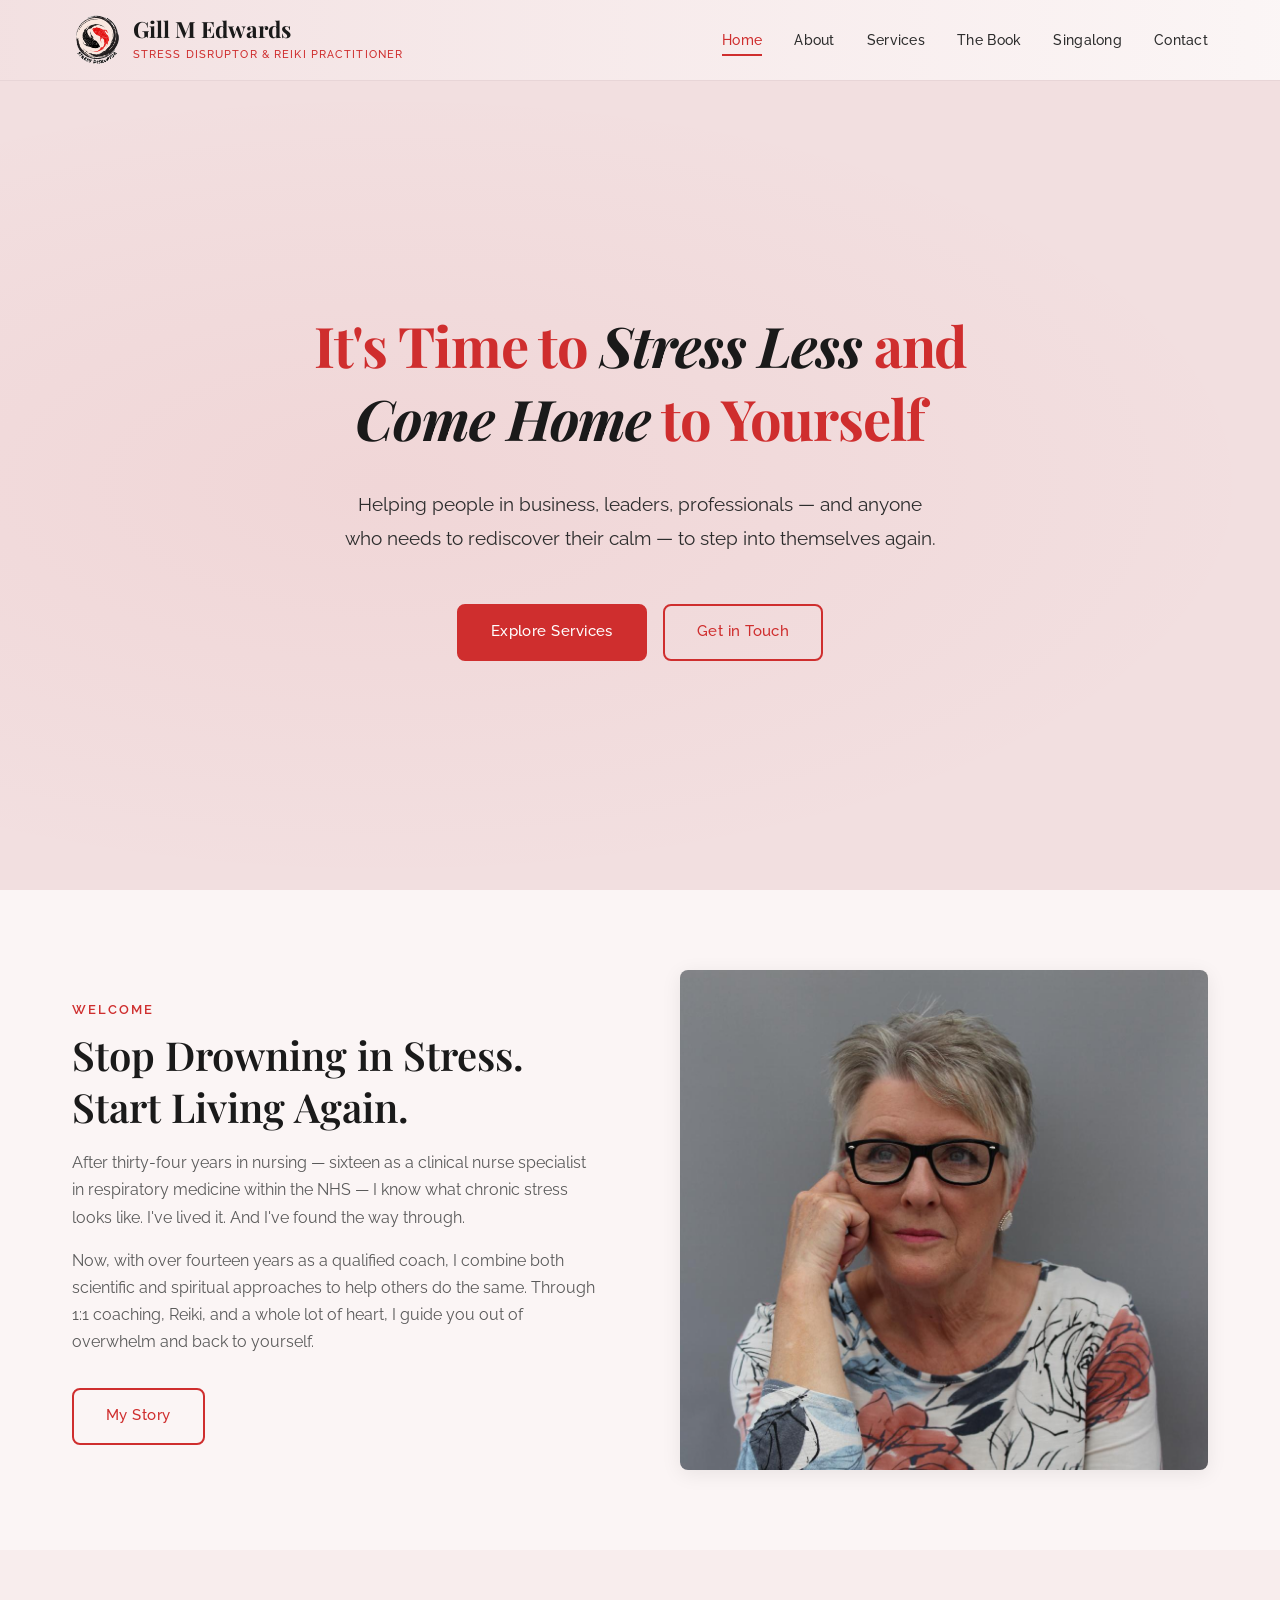
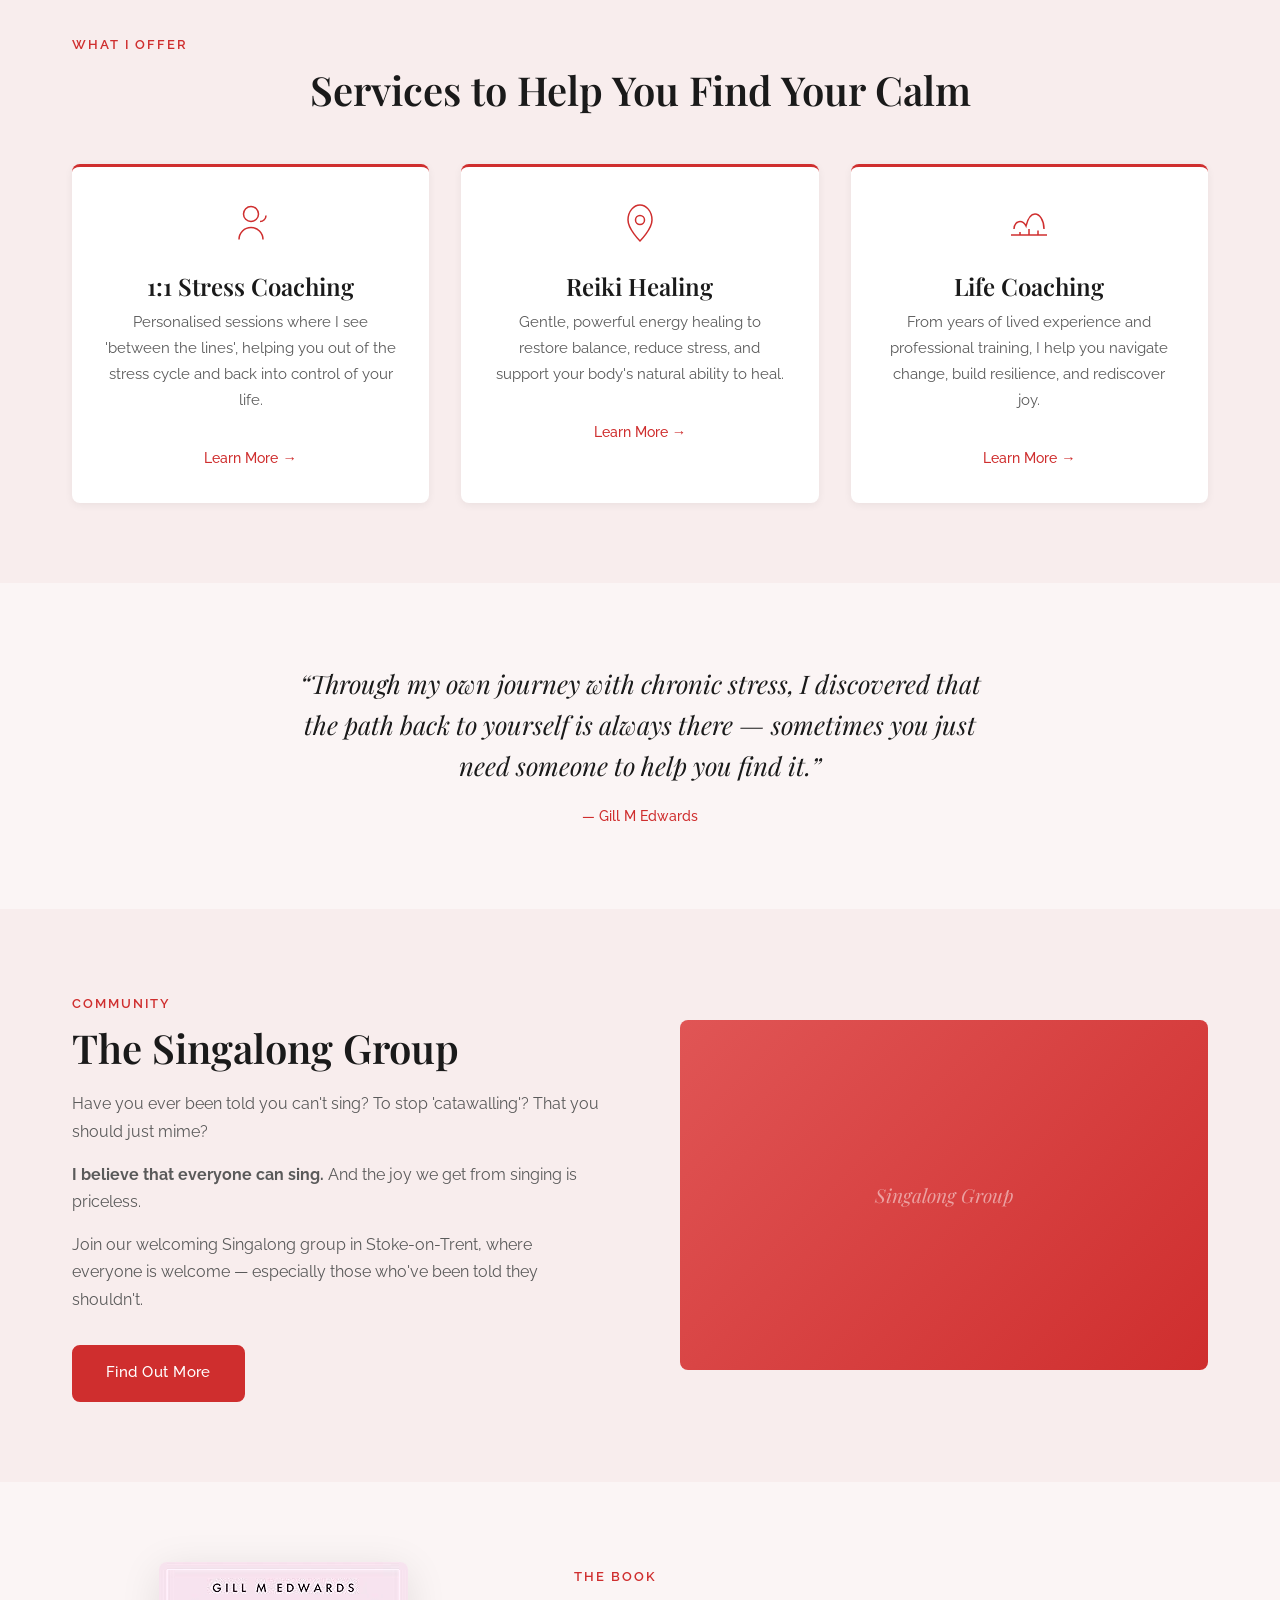
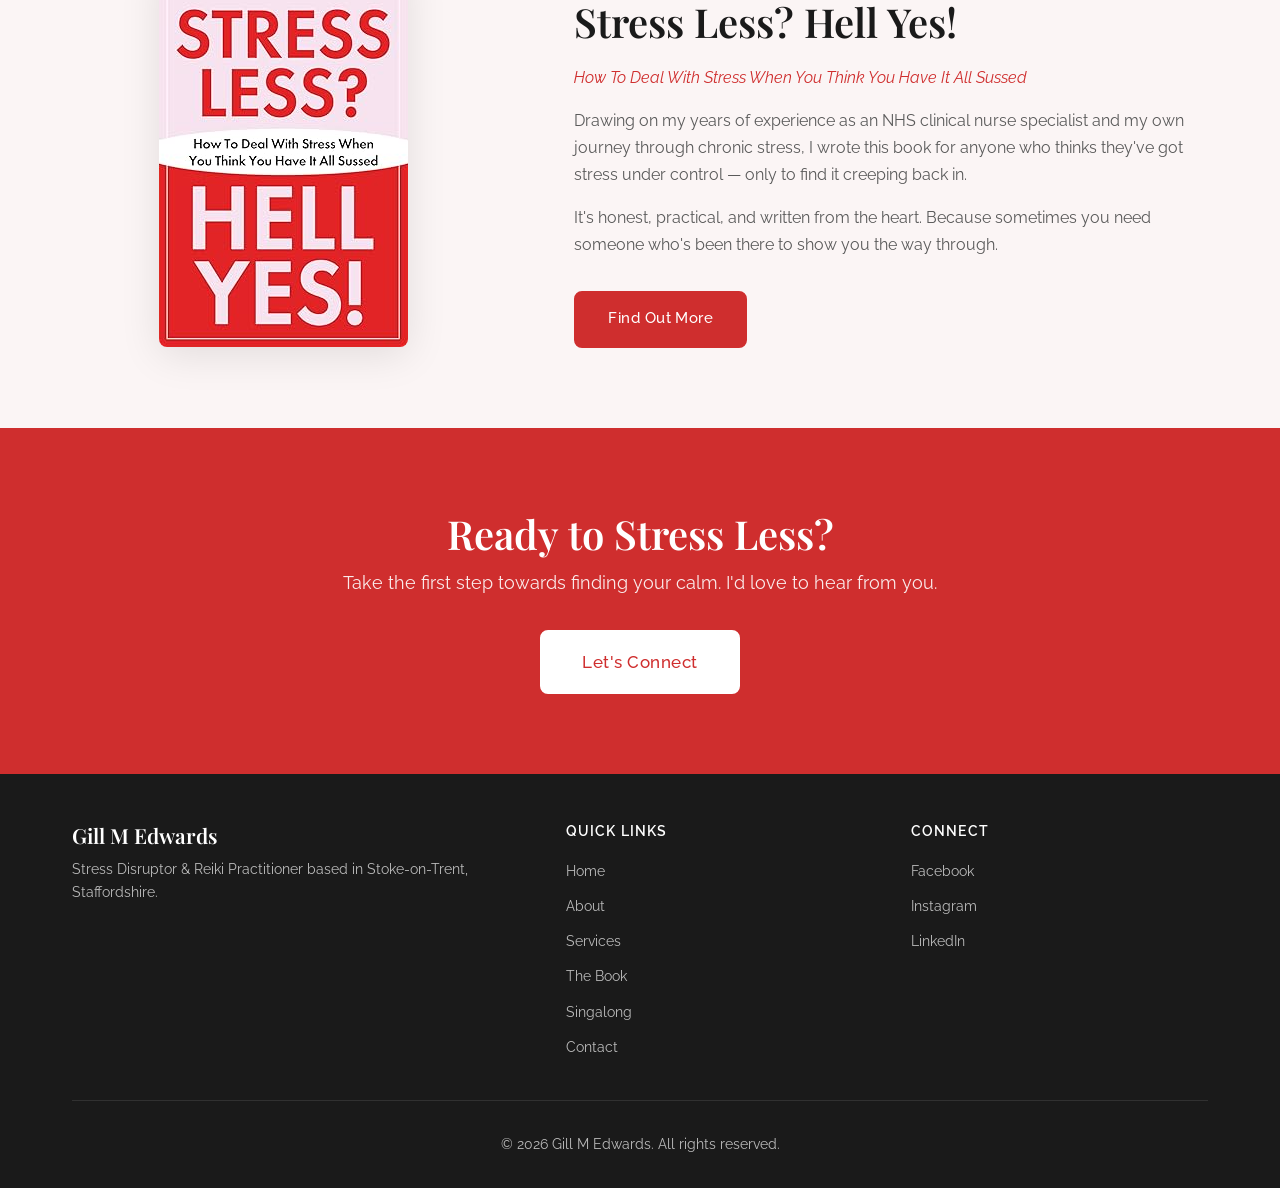
==== index.html @ 05028f0d "Merge remote-tracking branch 'origin/claude/fix-netlify-forms'" ====
<!DOCTYPE html>
<html lang="en">
<head>
    <meta charset="UTF-8">
    <meta name="viewport" content="width=device-width, initial-scale=1.0">
    <meta name="description" content="Gill M Edwards - Stress Disruptor and Reiki Practitioner. Combining scientific and spiritual approaches to help people stress less and step into themselves again.">
    <meta name="keywords" content="stress disruptor, reiki practitioner, life coaching, stress management, wellness, Stoke-on-Trent">
    <title>Gill M Edwards | Stress Disruptor &amp; Reiki Practitioner</title>
    <link rel="stylesheet" href="css/style.css">
    <link rel="preconnect" href="https://fonts.googleapis.com">
    <link rel="preconnect" href="https://fonts.gstatic.com" crossorigin>
    <link href="https://fonts.googleapis.com/css2?family=Playfair+Display:wght@400;600;700&family=Raleway:wght@300;400;500;600&display=swap" rel="stylesheet">
</head>
<body>
    <header class="site-header">
        <nav class="navbar">
            <div class="container">
                <a href="index.html" class="logo">
                    <img src="images/logo-koi.png" alt="Gill M Edwards logo" class="logo-img">
                    <div class="logo-text">
                        <span class="logo-name">Gill M Edwards</span>
                        <span class="logo-tagline">Stress Disruptor &amp; Reiki Practitioner</span>
                    </div>
                </a>
                <button class="nav-toggle" aria-label="Toggle navigation">
                    <span></span>
                    <span></span>
                    <span></span>
                </button>
                <ul class="nav-menu">
                    <li><a href="index.html" class="active">Home</a></li>
                    <li><a href="about.html">About</a></li>
                    <li><a href="services.html">Services</a></li>
                    <li><a href="book.html">The Book</a></li>
                    <li><a href="singalong.html">Singalong</a></li>
                    <li><a href="contact.html">Contact</a></li>
                </ul>
            </div>
        </nav>
    </header>

    <main>
        <section class="hero">
            <div class="hero-overlay"></div>
            <div class="container hero-content">
                <h1>It's Time to <em>Stress Less</em> and <em>Come Home</em> to Yourself</h1>
                <p class="hero-subtitle">Helping people in business, leaders, professionals &mdash; and anyone who needs to rediscover their calm &mdash; to step into themselves again.</p>
                <div class="hero-cta">
                    <a href="services.html" class="btn btn-primary">Explore Services</a>
                    <a href="contact.html" class="btn btn-outline">Get in Touch</a>
                </div>
            </div>
        </section>

        <section class="intro section">
            <div class="container">
                <div class="intro-grid">
                    <div class="intro-text fade-in-left">
                        <span class="section-label">Welcome</span>
                        <h2>Stop Drowning in Stress. Start Living Again.</h2>
                        <p>After thirty-four years in nursing &mdash; sixteen as a clinical nurse specialist in respiratory medicine within the NHS &mdash; I know what chronic stress looks like. I've lived it. And I've found the way through.</p>
                        <p>Now, with over fourteen years as a qualified coach, I combine both scientific and spiritual approaches to help others do the same. Through 1:1 coaching, Reiki, and a whole lot of heart, I guide you out of overwhelm and back to yourself.</p>
                        <a href="about.html" class="btn btn-outline">My Story</a>
                    </div>
                    <div class="intro-image fade-in-right">
                        <img src="images/portrait-gill.jpeg" alt="Gill M Edwards - Stress Disruptor and Reiki Practitioner" class="intro-photo">
                    </div>
                </div>
            </div>
        </section>

        <section class="services-preview section section-alt">
            <div class="container">
                <span class="section-label">What I Offer</span>
                <h2 class="section-title">Services to Help You Find Your Calm</h2>
                <div class="services-grid">
                    <div class="service-card fade-in" style="transition-delay: 0s;">
                        <div class="service-icon">
                            <svg viewBox="0 0 64 64" width="48" height="48" fill="none" stroke="currentColor" stroke-width="2">
                                <circle cx="32" cy="20" r="10"/>
                                <path d="M16 54c0-8.8 7.2-16 16-16s16 7.2 16 16"/>
                                <path d="M44 30c4.4 0 8-3.6 8-8"/>
                            </svg>
                        </div>
                        <h3>1:1 Stress Coaching</h3>
                        <p>Personalised sessions where I see 'between the lines', helping you out of the stress cycle and back into control of your life.</p>
                        <a href="services.html#coaching" class="service-link">Learn More &rarr;</a>
                    </div>
                    <div class="service-card fade-in" style="transition-delay: 0.15s;">
                        <div class="service-icon">
                            <svg viewBox="0 0 64 64" width="48" height="48" fill="none" stroke="currentColor" stroke-width="2">
                                <path d="M32 8c-8 0-16 8-16 20s16 28 16 28 16-16 16-28S40 8 32 8z"/>
                                <circle cx="32" cy="28" r="6"/>
                            </svg>
                        </div>
                        <h3>Reiki Healing</h3>
                        <p>Gentle, powerful energy healing to restore balance, reduce stress, and support your body's natural ability to heal.</p>
                        <a href="services.html#reiki" class="service-link">Learn More &rarr;</a>
                    </div>
                    <div class="service-card fade-in" style="transition-delay: 0.3s;">
                        <div class="service-icon">
                            <svg viewBox="0 0 64 64" width="48" height="48" fill="none" stroke="currentColor" stroke-width="2">
                                <path d="M12 40c0-6 4-10 8-10s6 2 8 6c2-8 6-16 12-16s12 8 12 20"/>
                                <path d="M8 48h48"/>
                                <path d="M20 48v-4M32 48v-8M44 48v-6"/>
                            </svg>
                        </div>
                        <h3>Life Coaching</h3>
                        <p>From years of lived experience and professional training, I help you navigate change, build resilience, and rediscover joy.</p>
                        <a href="services.html#life-coaching" class="service-link">Learn More &rarr;</a>
                    </div>
                </div>
            </div>
        </section>

        <section class="quote-section section">
            <div class="container">
                <blockquote class="featured-quote scale-in">
                    <p>&ldquo;Through my own journey with chronic stress, I discovered that the path back to yourself is always there &mdash; sometimes you just need someone to help you find it.&rdquo;</p>
                    <cite>&mdash; Gill M Edwards</cite>
                </blockquote>
            </div>
        </section>

        <section class="singalong-preview section section-alt">
            <div class="container">
                <div class="singalong-grid">
                    <div class="singalong-content fade-in-left">
                        <span class="section-label">Community</span>
                        <h2>The Singalong Group</h2>
                        <p>Have you ever been told you can't sing? To stop 'catawalling'? That you should just mime?</p>
                        <p><strong>I believe that everyone can sing.</strong> And the joy we get from singing is priceless.</p>
                        <p>Join our welcoming Singalong group in Stoke-on-Trent, where everyone is welcome &mdash; especially those who've been told they shouldn't.</p>
                        <a href="singalong.html" class="btn btn-primary">Find Out More</a>
                    </div>
                    <div class="singalong-image fade-in-right">
                        <div class="image-placeholder image-placeholder-warm" aria-label="Singalong group">
                            <span>Singalong Group</span>
                        </div>
                    </div>
                </div>
            </div>
        </section>

        <section class="book-section section">
            <div class="container">
                <div class="book-grid">
                    <div class="book-cover fade-in-left">
                        <img src="images/book-cover.jpg" alt="Stress Less? Hell Yes! by Gill M Edwards" class="book-cover-image">
                    </div>
                    <div class="book-content fade-in-right">
                        <span class="section-label">The Book</span>
                        <h2>Stress Less? Hell Yes!</h2>
                        <p><em>How To Deal With Stress When You Think You Have It All Sussed</em></p>
                        <p>Drawing on my years of experience as an NHS clinical nurse specialist and my own journey through chronic stress, I wrote this book for anyone who thinks they've got stress under control &mdash; only to find it creeping back in.</p>
                        <p>It's honest, practical, and written from the heart. Because sometimes you need someone who's been there to show you the way through.</p>
                        <a href="book.html" class="btn btn-primary">Find Out More</a>
                    </div>
                </div>
            </div>
        </section>

        <section class="cta-section section">
            <div class="container">
                <h2>Ready to Stress Less?</h2>
                <p>Take the first step towards finding your calm. I'd love to hear from you.</p>
                <a href="contact.html" class="btn btn-primary btn-large">Let's Connect</a>
            </div>
        </section>
    </main>

    <footer class="site-footer">
        <div class="container">
            <div class="footer-grid">
                <div class="footer-about">
                    <h3>Gill M Edwards</h3>
                    <p>Stress Disruptor &amp; Reiki Practitioner based in Stoke-on-Trent, Staffordshire.</p>
                </div>
                <div class="footer-links">
                    <h4>Quick Links</h4>
                    <ul>
                        <li><a href="index.html">Home</a></li>
                        <li><a href="about.html">About</a></li>
                        <li><a href="services.html">Services</a></li>
                        <li><a href="book.html">The Book</a></li>
                        <li><a href="singalong.html">Singalong</a></li>
                        <li><a href="contact.html">Contact</a></li>
                    </ul>
                </div>
                <div class="footer-social">
                    <h4>Connect</h4>
                    <ul class="footer-social-links">
                        <li><a href="https://facebook.com/gillmedwards" target="_blank" rel="noopener noreferrer">Facebook</a></li>
                        <li><a href="https://instagram.com/iamgilledwards" target="_blank" rel="noopener noreferrer">Instagram</a></li>
                        <li><a href="https://linkedin.com/in/gill-m-edwardssuccess" target="_blank" rel="noopener noreferrer">LinkedIn</a></li>
                    </ul>
                </div>
            </div>
            <div class="footer-bottom">
                <p>&copy; 2026 Gill M Edwards. All rights reserved.</p>
            </div>
        </div>
    </footer>

    <script src="js/main.js"></script>
</body>
</html>
---- css/style.css ----
/* ===================================
   Gill M Edwards - Website Styles
   Stress Disruptor & Reiki Practitioner
   Brand colours from "Stress Less? Hell Yes!" book cover
   =================================== */

/* --- CSS Custom Properties (Brand Colours) --- */
:root {
    /* Brand reds - from the book cover */
    --color-primary: #CF2E2E;
    --color-primary-dark: #B82525;
    --color-primary-light: #E05555;
    /* Soft pink/blush - from the book cover background */
    --color-blush: #F2DFE0;
    --color-blush-light: #F8EDED;
    --color-blush-dark: #E8CCCE;
    /* Neutrals */
    --color-text: #2D2D2D;
    --color-text-light: #5A5A5A;
    --color-heading: #1A1A1A;
    --color-white: #ffffff;
    --color-off-white: #FBF5F5;
    --color-cream: #F8EDED;
    --color-border: #E8D5D7;
    /* Warm accent (softer complement) */
    --color-accent: #D4956A;
    /* Fonts - clean and impactful like the book */
    --font-heading: 'Playfair Display', Georgia, 'Times New Roman', serif;
    --font-body: 'Raleway', 'Segoe UI', Tahoma, sans-serif;
    /* Layout */
    --max-width: 1200px;
    --spacing-xs: 0.5rem;
    --spacing-sm: 1rem;
    --spacing-md: 2rem;
    --spacing-lg: 3rem;
    --spacing-xl: 5rem;
    --border-radius: 8px;
    --transition: 0.3s ease;
    --shadow-sm: 0 2px 8px rgba(0, 0, 0, 0.06);
    --shadow-md: 0 4px 20px rgba(0, 0, 0, 0.08);
    --shadow-lg: 0 8px 40px rgba(0, 0, 0, 0.1);
}

/* --- Reset & Base --- */
*,
*::before,
*::after {
    box-sizing: border-box;
    margin: 0;
    padding: 0;
}

html {
    scroll-behavior: smooth;
    font-size: 16px;
}

body {
    font-family: var(--font-body);
    font-weight: 400;
    line-height: 1.7;
    color: var(--color-text);
    background-color: var(--color-off-white);
    -webkit-font-smoothing: antialiased;
    -moz-osx-font-smoothing: grayscale;
}

img {
    max-width: 100%;
    height: auto;
    display: block;
}

a {
    color: var(--color-primary);
    text-decoration: none;
    transition: color var(--transition);
}

a:hover {
    color: var(--color-primary-dark);
}

ul {
    list-style: none;
}

/* --- Typography --- */
h1, h2, h3, h4, h5, h6 {
    font-family: var(--font-heading);
    color: var(--color-heading);
    line-height: 1.3;
    font-weight: 600;
}

h1 {
    font-size: clamp(2rem, 5vw, 3.5rem);
    letter-spacing: -0.02em;
}

h2 {
    font-size: clamp(1.5rem, 3.5vw, 2.5rem);
    margin-bottom: var(--spacing-sm);
}

h3 {
    font-size: clamp(1.2rem, 2.5vw, 1.5rem);
    margin-bottom: var(--spacing-xs);
}

h4 {
    font-size: 1.1rem;
    font-family: var(--font-body);
    font-weight: 600;
    margin-bottom: var(--spacing-xs);
}

p {
    margin-bottom: var(--spacing-sm);
}

em {
    font-style: italic;
    color: var(--color-primary);
}

/* --- Layout --- */
.container {
    max-width: var(--max-width);
    margin: 0 auto;
    padding: 0 var(--spacing-md);
}

.section {
    padding: var(--spacing-xl) 0;
}

.section-alt {
    background-color: var(--color-blush-light);
}

.section-label {
    display: inline-block;
    font-family: var(--font-body);
    font-size: 0.8rem;
    font-weight: 600;
    text-transform: uppercase;
    letter-spacing: 0.15em;
    color: var(--color-primary);
    margin-bottom: var(--spacing-xs);
}

.section-title {
    text-align: center;
    margin-bottom: var(--spacing-lg);
}

/* --- Buttons --- */
.btn {
    display: inline-block;
    padding: 0.85rem 2rem;
    font-family: var(--font-body);
    font-size: 0.95rem;
    font-weight: 500;
    letter-spacing: 0.03em;
    border-radius: var(--border-radius);
    border: 2px solid transparent;
    cursor: pointer;
    transition: all var(--transition);
    text-align: center;
}

.btn-primary {
    background-color: var(--color-primary);
    color: var(--color-white);
    border-color: var(--color-primary);
}

.btn-primary:hover {
    background-color: var(--color-primary-dark);
    border-color: var(--color-primary-dark);
    color: var(--color-white);
    transform: translateY(-2px);
    box-shadow: var(--shadow-md);
}

.btn-secondary {
    background-color: transparent;
    color: var(--color-white);
    border-color: var(--color-white);
}

.btn-secondary:hover {
    background-color: var(--color-white);
    color: var(--color-primary);
    transform: translateY(-2px);
}

.btn-outline {
    background-color: transparent;
    color: var(--color-primary);
    border-color: var(--color-primary);
}

.btn-outline:hover {
    background-color: var(--color-primary);
    color: var(--color-white);
    transform: translateY(-2px);
}

.btn-large {
    padding: 1rem 2.5rem;
    font-size: 1.05rem;
}

.btn-full {
    width: 100%;
}

/* --- Header & Navigation --- */
.site-header {
    position: fixed;
    top: 0;
    left: 0;
    right: 0;
    z-index: 1000;
    background: linear-gradient(to right, rgba(242, 223, 224, 0.95), rgba(251, 245, 245, 0.95));
    backdrop-filter: blur(10px);
    -webkit-backdrop-filter: blur(10px);
    border-bottom: 1px solid var(--color-border);
    transition: all var(--transition);
}

.site-header.scrolled {
    box-shadow: 0 2px 20px rgba(0, 0, 0, 0.1);
    background: linear-gradient(to right, rgba(242, 223, 224, 0.98), rgba(251, 245, 245, 0.98));
    border-bottom-color: transparent;
}

.navbar {
    padding: 0;
}

.navbar .container {
    display: flex;
    align-items: center;
    justify-content: space-between;
    height: 80px;
}

.logo {
    display: flex;
    flex-direction: row;
    align-items: center;
    gap: 10px;
    text-decoration: none;
}

.logo-img {
    height: 50px;
    width: auto;
    transition: height var(--transition);
}

.site-header.scrolled .logo-img {
    height: 40px;
}

.logo-text {
    display: flex;
    flex-direction: column;
    gap: 2px;
}

.logo-name {
    font-family: var(--font-heading);
    font-size: 1.4rem;
    font-weight: 700;
    color: var(--color-heading);
    line-height: 1.2;
}

.logo-tagline {
    font-size: 0.7rem;
    font-weight: 500;
    text-transform: uppercase;
    letter-spacing: 0.1em;
    color: var(--color-primary);
}

.nav-menu {
    display: flex;
    align-items: center;
    gap: var(--spacing-md);
}

.nav-menu a {
    font-size: 0.9rem;
    font-weight: 500;
    color: var(--color-text);
    letter-spacing: 0.02em;
    padding: 0.5rem 0;
    position: relative;
}

.nav-menu a::after {
    content: '';
    position: absolute;
    bottom: 0;
    left: 0;
    width: 0;
    height: 2px;
    background-color: var(--color-primary);
    transition: width var(--transition);
}

.nav-menu a:hover::after,
.nav-menu a.active::after {
    width: 100%;
}

.nav-menu a:hover,
.nav-menu a.active {
    color: var(--color-primary);
}

.nav-toggle {
    display: none;
    flex-direction: column;
    gap: 5px;
    background: none;
    border: none;
    cursor: pointer;
    padding: 5px;
}

.nav-toggle span {
    display: block;
    width: 25px;
    height: 2px;
    background-color: var(--color-heading);
    transition: all var(--transition);
}

/* --- Hero Section --- */
.hero {
    position: relative;
    min-height: 90vh;
    display: flex;
    align-items: center;
    background-color: var(--color-blush);
    margin-top: 80px;
    overflow: hidden;
}

.hero-overlay {
    position: absolute;
    inset: 0;
    background: radial-gradient(ellipse at 30% 50%, rgba(207, 46, 46, 0.05) 0%, transparent 70%);
}

.hero-content {
    position: relative;
    z-index: 1;
    text-align: center;
    max-width: 800px;
    margin: 0 auto;
    padding: var(--spacing-xl) var(--spacing-md);
    animation: heroEntrance 1s ease forwards;
}

@keyframes heroEntrance {
    from {
        opacity: 0;
        transform: translateY(30px);
    }
    to {
        opacity: 1;
        transform: translateY(0);
    }
}

.hero h1 {
    color: var(--color-primary);
    margin-bottom: var(--spacing-md);
    font-weight: 700;
}

.hero h1 em {
    color: var(--color-heading);
    font-style: italic;
}

.hero-subtitle {
    color: var(--color-text);
    font-size: clamp(1rem, 2vw, 1.2rem);
    max-width: 600px;
    margin: 0 auto var(--spacing-lg);
    line-height: 1.8;
}

.hero-cta {
    display: flex;
    gap: var(--spacing-sm);
    justify-content: center;
    flex-wrap: wrap;
}

/* --- Page Hero (inner pages) --- */
.page-hero {
    background-color: var(--color-blush);
    padding: var(--spacing-xl) 0 var(--spacing-lg);
    margin-top: 80px;
    text-align: center;
}

.page-hero h1 {
    color: var(--color-primary);
    margin-bottom: var(--spacing-xs);
}

.page-hero-subtitle {
    color: var(--color-text);
    font-size: 1.1rem;
    max-width: 500px;
    margin: 0 auto;
}

.page-hero-warm {
    background: linear-gradient(135deg, var(--color-primary) 0%, var(--color-primary-dark) 100%);
}

.page-hero-warm h1 {
    color: var(--color-white);
}

.page-hero-warm .page-hero-subtitle {
    color: rgba(255, 255, 255, 0.9);
}

/* --- Intro Section --- */
.intro-grid {
    display: grid;
    grid-template-columns: 1fr 1fr;
    gap: var(--spacing-xl);
    align-items: center;
}

.intro-text h2 {
    margin-bottom: var(--spacing-sm);
}

.intro-text p {
    color: var(--color-text-light);
    margin-bottom: var(--spacing-sm);
}

.intro-text .btn {
    margin-top: var(--spacing-sm);
}

/* --- Photo Styles --- */
.intro-photo,
.about-photo,
.service-photo {
    width: 100%;
    border-radius: var(--border-radius);
    object-fit: cover;
    object-position: top center;
    box-shadow: var(--shadow-md);
}

.intro-photo {
    max-height: 500px;
}

.about-photo {
    max-height: 550px;
}

.service-photo {
    max-height: 400px;
}

/* --- Image Placeholders --- */
.image-placeholder {
    background: linear-gradient(135deg, var(--color-blush-dark), var(--color-blush));
    border-radius: var(--border-radius);
    min-height: 350px;
    display: flex;
    align-items: center;
    justify-content: center;
    color: var(--color-primary-light);
    font-family: var(--font-heading);
    font-size: 1.2rem;
    font-style: italic;
    border: 1px solid var(--color-border);
}

.image-placeholder-warm {
    background: linear-gradient(135deg, var(--color-primary-light), var(--color-primary));
    color: rgba(255, 255, 255, 0.5);
    border: none;
}

.image-placeholder-large {
    min-height: 450px;
}

/* --- Services Preview --- */
.services-grid {
    display: grid;
    grid-template-columns: repeat(3, 1fr);
    gap: var(--spacing-md);
}

.service-card {
    background: var(--color-white);
    padding: var(--spacing-md);
    border-radius: var(--border-radius);
    box-shadow: var(--shadow-sm);
    transition: transform var(--transition), box-shadow var(--transition), border-top-color var(--transition);
    text-align: center;
    border-top: 3px solid transparent;
}

.service-card.fade-in {
    opacity: 0;
    transform: translateY(30px) scale(0.95);
    transition: opacity 0.6s ease, transform 0.6s ease, box-shadow 0.6s ease, border-top-color 0.6s ease;
}

.service-card.fade-in.visible {
    opacity: 1;
    transform: translateY(0) scale(1);
    border-top-color: var(--color-primary);
}

.service-card:hover {
    transform: translateY(-4px) scale(1);
    box-shadow: var(--shadow-md);
    border-top-color: var(--color-primary);
}

.service-icon {
    color: var(--color-primary);
    margin-bottom: var(--spacing-sm);
}

.service-card h3 {
    margin-bottom: var(--spacing-xs);
}

.service-card p {
    color: var(--color-text-light);
    font-size: 0.95rem;
}

.service-link {
    display: inline-block;
    margin-top: var(--spacing-sm);
    font-weight: 500;
    font-size: 0.9rem;
    color: var(--color-primary);
}

.service-link:hover {
    color: var(--color-primary-dark);
}

/* --- Quote Section --- */
.quote-section {
    text-align: center;
    padding: var(--spacing-xl) 0;
}

.featured-quote {
    max-width: 700px;
    margin: 0 auto;
}

.featured-quote p {
    font-family: var(--font-heading);
    font-size: clamp(1.2rem, 2.5vw, 1.6rem);
    font-style: italic;
    color: var(--color-heading);
    line-height: 1.6;
    margin-bottom: var(--spacing-sm);
}

.featured-quote cite {
    font-family: var(--font-body);
    font-size: 0.9rem;
    font-style: normal;
    color: var(--color-primary);
    font-weight: 500;
}

/* --- Book Section --- */
.book-section {
    padding: var(--spacing-xl) 0;
}

.book-grid {
    display: grid;
    grid-template-columns: 0.8fr 1.2fr;
    gap: var(--spacing-xl);
    align-items: center;
}

.book-cover {
    text-align: center;
}

.book-cover-image {
    max-width: 320px;
    margin: 0 auto;
    border-radius: var(--border-radius);
    box-shadow: var(--shadow-lg);
}

.book-cover-placeholder {
    max-width: 320px;
    margin: 0 auto;
    aspect-ratio: 2/3;
    border-radius: var(--border-radius);
    overflow: hidden;
    box-shadow: var(--shadow-lg);
    display: flex;
    flex-direction: column;
}

.book-cover-top {
    flex: 1;
    background-color: var(--color-blush);
    display: flex;
    flex-direction: column;
    align-items: center;
    justify-content: center;
    padding: var(--spacing-md);
}

.book-cover-top .book-author {
    font-family: var(--font-body);
    font-size: 0.75rem;
    font-weight: 600;
    text-transform: uppercase;
    letter-spacing: 0.2em;
    color: var(--color-heading);
    margin-bottom: var(--spacing-sm);
}

.book-cover-top .book-title-main {
    font-family: var(--font-heading);
    font-size: 2.2rem;
    font-weight: 700;
    color: var(--color-primary);
    line-height: 1.1;
    text-align: center;
}

.book-cover-divider {
    height: 2px;
    background-color: var(--color-white);
    position: relative;
}

.book-cover-bottom {
    flex: 1;
    background-color: var(--color-primary);
    display: flex;
    align-items: center;
    justify-content: center;
    padding: var(--spacing-md);
}

.book-cover-bottom .book-title-sub {
    font-family: var(--font-heading);
    font-size: 2.5rem;
    font-weight: 700;
    color: var(--color-white);
    line-height: 1.1;
    text-align: center;
}

.book-content h2 {
    margin-bottom: var(--spacing-sm);
}

.book-content p {
    color: var(--color-text-light);
}

.book-content .btn {
    margin-top: var(--spacing-sm);
}

/* --- Book Page Styles --- */
.book-buy-badges {
    margin-top: var(--spacing-sm);
    text-align: center;
}

.book-badge {
    display: inline-block;
    background-color: var(--color-blush);
    color: var(--color-primary);
    font-size: 0.85rem;
    font-weight: 600;
    padding: 0.4rem 1rem;
    border-radius: 20px;
}

.book-cta-group {
    display: flex;
    align-items: center;
    gap: var(--spacing-sm);
    margin-top: var(--spacing-md);
    flex-wrap: wrap;
}

.book-price-note {
    font-size: 0.9rem;
    color: var(--color-text-light);
    font-weight: 500;
}

.book-discover-grid {
    display: grid;
    grid-template-columns: repeat(2, 1fr);
    gap: var(--spacing-md);
    margin-top: var(--spacing-lg);
}

.book-discover-card {
    background: var(--color-white);
    padding: var(--spacing-md);
    border-radius: var(--border-radius);
    box-shadow: var(--shadow-sm);
    transition: box-shadow var(--transition);
}

.book-discover-card:hover {
    box-shadow: var(--shadow-md);
}

.book-discover-icon {
    color: var(--color-primary);
    margin-bottom: var(--spacing-sm);
}

.book-discover-card h3 {
    font-family: var(--font-heading);
    margin-bottom: 0.5rem;
    font-size: 1.15rem;
}

.book-discover-card p {
    color: var(--color-text-light);
    font-size: 0.95rem;
    line-height: 1.7;
}

.section-subtitle {
    max-width: 650px;
    margin: 0 auto var(--spacing-lg);
    color: var(--color-text-light);
    text-align: center;
    font-size: 1.05rem;
    line-height: 1.7;
}

.book-chapters-list {
    max-width: 700px;
    margin: 0 auto;
}

.book-chapter-item {
    display: flex;
    align-items: flex-start;
    gap: var(--spacing-sm);
    padding: var(--spacing-sm) 0;
    border-bottom: 1px solid var(--color-border);
}

.book-chapter-item:last-child {
    border-bottom: none;
}

.chapter-number {
    font-family: var(--font-heading);
    font-size: 1.4rem;
    font-weight: 700;
    color: var(--color-primary);
    min-width: 45px;
    line-height: 1.3;
}

.book-chapter-item h3 {
    font-family: var(--font-heading);
    font-size: 1.1rem;
    margin-bottom: 0.25rem;
}

.book-chapter-item p {
    color: var(--color-text-light);
    font-size: 0.9rem;
    line-height: 1.6;
}

.about-author-grid {
    display: grid;
    grid-template-columns: 0.8fr 1.2fr;
    gap: var(--spacing-xl);
    align-items: center;
}

.about-author-image .about-photo {
    max-height: 450px;
}

.about-author-text h2 {
    margin-bottom: var(--spacing-sm);
}

.about-author-text p {
    color: var(--color-text-light);
}

.about-author-text .btn {
    margin-top: var(--spacing-sm);
}

.book-cta-section {
    background: linear-gradient(135deg, var(--color-primary) 0%, var(--color-primary-dark) 100%);
    color: var(--color-white);
    text-align: center;
}

.book-cta-section h2 {
    color: var(--color-white);
    margin-bottom: var(--spacing-sm);
}

.book-cta-section p {
    color: rgba(255, 255, 255, 0.9);
    font-size: 1.1rem;
}

.book-cta-buttons {
    margin: var(--spacing-md) 0 var(--spacing-sm);
}

.book-cta-section .btn-primary {
    background-color: var(--color-white);
    color: var(--color-primary);
    font-size: 1.1rem;
    padding: 1rem 2.5rem;
}

.book-cta-section .btn-primary:hover {
    background-color: var(--color-off-white);
    color: var(--color-primary-dark);
}

.book-cta-sub {
    font-size: 0.9rem !important;
    color: rgba(255, 255, 255, 0.7) !important;
    margin-top: var(--spacing-xs);
}

/* --- Singalong Preview --- */
.singalong-grid {
    display: grid;
    grid-template-columns: 1fr 1fr;
    gap: var(--spacing-xl);
    align-items: center;
}

.singalong-content h2 {
    margin-bottom: var(--spacing-sm);
}

.singalong-content p {
    color: var(--color-text-light);
}

.singalong-content .btn {
    margin-top: var(--spacing-sm);
}

/* --- CTA Section --- */
.cta-section {
    text-align: center;
    background-color: var(--color-primary);
    padding: var(--spacing-xl) 0;
}

.cta-section h2 {
    color: var(--color-white);
    margin-bottom: var(--spacing-xs);
}

.cta-section p {
    color: rgba(255, 255, 255, 0.9);
    margin-bottom: var(--spacing-md);
    font-size: 1.1rem;
}

.cta-section .btn-primary {
    background-color: var(--color-white);
    color: var(--color-primary);
    border-color: var(--color-white);
}

.cta-section .btn-primary:hover {
    background-color: var(--color-blush);
    border-color: var(--color-blush);
    color: var(--color-primary-dark);
}

/* --- About Page --- */
.about-grid {
    display: grid;
    grid-template-columns: 1fr 1fr;
    gap: var(--spacing-xl);
    align-items: center;
}

.about-text h2 {
    margin-bottom: var(--spacing-sm);
}

.about-text p {
    color: var(--color-text-light);
}

/* --- Timeline --- */
.journey-content {
    max-width: 800px;
    margin: 0 auto;
}

.timeline {
    margin-top: var(--spacing-lg);
    position: relative;
    padding-left: var(--spacing-lg);
}

.timeline::before {
    content: '';
    position: absolute;
    left: 12px;
    top: 0;
    bottom: 0;
    width: 2px;
    background-color: var(--color-blush-dark);
}

.timeline-item {
    position: relative;
    margin-bottom: var(--spacing-md);
}

.timeline-marker {
    position: absolute;
    left: calc(-1 * var(--spacing-lg) + 5px);
    top: 6px;
    width: 16px;
    height: 16px;
    border-radius: 50%;
    background-color: var(--color-primary);
    border: 3px solid var(--color-blush-light);
}

.timeline-content h3 {
    color: var(--color-primary);
    margin-bottom: 4px;
}

.timeline-content p {
    color: var(--color-text-light);
    font-size: 0.95rem;
}

/* --- Approach Grid --- */
.approach-grid {
    display: grid;
    grid-template-columns: repeat(2, 1fr);
    gap: var(--spacing-md);
}

.approach-card {
    background: var(--color-white);
    padding: var(--spacing-md);
    border-radius: var(--border-radius);
    box-shadow: var(--shadow-sm);
    border-left: 4px solid var(--color-primary);
}

.approach-card h3 {
    color: var(--color-primary);
    margin-bottom: var(--spacing-xs);
}

.approach-card p {
    color: var(--color-text-light);
    font-size: 0.95rem;
    margin-bottom: 0;
}

/* --- Personal Section --- */
.personal-content {
    max-width: 700px;
    margin: 0 auto;
    text-align: center;
}

.personal-content p {
    color: var(--color-text-light);
    font-size: 1.05rem;
}

/* --- Services Detail --- */
.services-intro-content {
    max-width: 700px;
    margin: 0 auto;
    text-align: center;
}

.lead-text {
    font-size: 1.15rem;
    color: var(--color-text-light);
    line-height: 1.8;
}

.service-detail-grid {
    display: grid;
    grid-template-columns: 1fr 1fr;
    gap: var(--spacing-xl);
    align-items: center;
}

.service-detail-grid-reverse {
    direction: rtl;
}

.service-detail-grid-reverse > * {
    direction: ltr;
}

.service-list {
    margin: var(--spacing-sm) 0 var(--spacing-md);
    padding-left: var(--spacing-sm);
}

.service-list li {
    position: relative;
    padding-left: var(--spacing-md);
    margin-bottom: var(--spacing-xs);
    color: var(--color-text-light);
    font-size: 0.95rem;
}

.service-list li::before {
    content: '';
    position: absolute;
    left: 0;
    top: 10px;
    width: 8px;
    height: 8px;
    border-radius: 50%;
    background-color: var(--color-primary);
}

.service-detail-content .btn {
    margin-top: var(--spacing-sm);
}

/* --- Singalong Page --- */
.singalong-about-grid {
    display: grid;
    grid-template-columns: 1fr 1fr;
    gap: var(--spacing-xl);
    align-items: center;
}

.singalong-about-content p {
    color: var(--color-text-light);
}

.details-grid {
    display: grid;
    grid-template-columns: repeat(2, 1fr);
    gap: var(--spacing-md);
}

.detail-card {
    background: var(--color-white);
    padding: var(--spacing-md);
    border-radius: var(--border-radius);
    box-shadow: var(--shadow-sm);
    text-align: center;
    border-top: 3px solid var(--color-primary);
}

.detail-card h3 {
    color: var(--color-primary);
    margin-bottom: var(--spacing-xs);
}

.detail-card p {
    color: var(--color-text-light);
    font-size: 0.95rem;
    margin-bottom: 0;
}

/* --- Info Box --- */
.info-box {
    background: var(--color-white);
    border-radius: var(--border-radius);
    padding: var(--spacing-lg);
    box-shadow: var(--shadow-md);
    text-align: center;
    max-width: 700px;
    margin: 0 auto;
}

.info-box h2 {
    margin-bottom: var(--spacing-md);
}

.info-details {
    display: grid;
    grid-template-columns: repeat(3, 1fr);
    gap: var(--spacing-md);
    margin-bottom: var(--spacing-md);
}

.info-item h4 {
    color: var(--color-primary);
    margin-bottom: 4px;
}

.info-item p {
    color: var(--color-text-light);
    font-size: 0.95rem;
    margin-bottom: 0;
}

.info-note {
    color: var(--color-text-light);
    font-size: 0.9rem;
    font-style: italic;
    margin-bottom: var(--spacing-md);
}

.info-cta {
    margin-top: var(--spacing-sm);
}

/* --- Contact Page --- */
.contact-grid {
    display: grid;
    grid-template-columns: 1.2fr 0.8fr;
    gap: var(--spacing-xl);
    align-items: start;
}

.contact-form-wrapper h2 {
    margin-bottom: var(--spacing-xs);
}

.contact-form-wrapper > p {
    color: var(--color-text-light);
    margin-bottom: var(--spacing-md);
}

.contact-form {
    display: flex;
    flex-direction: column;
    gap: var(--spacing-sm);
}

.form-group {
    display: flex;
    flex-direction: column;
    gap: 4px;
}

.form-group label {
    font-size: 0.9rem;
    font-weight: 500;
    color: var(--color-heading);
}

.required {
    color: var(--color-primary);
}

.form-group input,
.form-group select,
.form-group textarea {
    font-family: var(--font-body);
    font-size: 0.95rem;
    padding: 0.75rem 1rem;
    border: 1px solid var(--color-border);
    border-radius: var(--border-radius);
    background-color: var(--color-white);
    color: var(--color-text);
    transition: border-color var(--transition), box-shadow var(--transition);
}

.form-group input:focus,
.form-group select:focus,
.form-group textarea:focus {
    outline: none;
    border-color: var(--color-primary);
    box-shadow: 0 0 0 3px rgba(207, 46, 46, 0.12);
}

.form-group textarea {
    resize: vertical;
    min-height: 120px;
}

.contact-form .btn {
    margin-top: var(--spacing-xs);
}

/* --- Contact Info --- */
.contact-info {
    display: flex;
    flex-direction: column;
    gap: var(--spacing-md);
}

.contact-info-card {
    background: var(--color-white);
    padding: var(--spacing-md);
    border-radius: var(--border-radius);
    box-shadow: var(--shadow-sm);
}

.contact-info-card h3 {
    margin-bottom: var(--spacing-sm);
    font-size: 1.2rem;
}

.contact-method {
    margin-bottom: var(--spacing-sm);
}

.contact-method:last-child {
    margin-bottom: 0;
}

.contact-method h4 {
    font-size: 0.85rem;
    text-transform: uppercase;
    letter-spacing: 0.08em;
    color: var(--color-primary);
    margin-bottom: 2px;
}

.contact-method p {
    margin-bottom: 0;
    font-size: 0.95rem;
}

.contact-social {
    display: flex;
    flex-direction: column;
    gap: var(--spacing-xs);
}

.contact-social a {
    display: flex;
    align-items: center;
    gap: var(--spacing-xs);
    color: var(--color-text);
    font-weight: 500;
    font-size: 0.95rem;
    padding: 0.5rem 0;
    transition: color var(--transition);
}

.contact-social a:hover {
    color: var(--color-primary);
}

.social-icon {
    display: flex;
    align-items: center;
    justify-content: center;
    width: 36px;
    height: 36px;
    border-radius: 50%;
    background-color: var(--color-blush);
    transition: background-color var(--transition);
}

.contact-social a:hover .social-icon {
    background-color: var(--color-primary);
    color: var(--color-white);
}

.contact-info-highlight {
    background: var(--color-primary);
    color: var(--color-white);
}

.contact-info-highlight h3 {
    color: var(--color-white);
}

.contact-info-highlight p {
    color: rgba(255, 255, 255, 0.9);
    margin-bottom: 0;
}

/* --- Footer --- */
.site-footer {
    background-color: var(--color-heading);
    color: rgba(255, 255, 255, 0.7);
    padding: var(--spacing-lg) 0 var(--spacing-md);
}

.footer-grid {
    display: grid;
    grid-template-columns: 1.5fr 1fr 1fr;
    gap: var(--spacing-lg);
    margin-bottom: var(--spacing-md);
}

.footer-about h3 {
    color: var(--color-white);
    font-size: 1.3rem;
    margin-bottom: var(--spacing-xs);
}

.footer-about p {
    font-size: 0.9rem;
    line-height: 1.6;
}

.site-footer h4 {
    color: var(--color-white);
    font-family: var(--font-body);
    font-size: 0.9rem;
    font-weight: 600;
    text-transform: uppercase;
    letter-spacing: 0.08em;
    margin-bottom: var(--spacing-sm);
}

.footer-links ul li {
    margin-bottom: var(--spacing-xs);
}

.footer-links a,
.footer-social-links a {
    color: rgba(255, 255, 255, 0.7);
    font-size: 0.9rem;
    transition: color var(--transition);
}

.footer-links a:hover,
.footer-social-links a:hover {
    color: var(--color-blush);
}

.footer-social-links li {
    margin-bottom: var(--spacing-xs);
}

.footer-bottom {
    border-top: 1px solid rgba(255, 255, 255, 0.1);
    padding-top: var(--spacing-md);
    text-align: center;
}

.footer-bottom p {
    font-size: 0.85rem;
    margin-bottom: 0;
}

/* --- Form Success Message --- */
.form-success {
    background-color: var(--color-primary);
    color: var(--color-white);
    padding: var(--spacing-md);
    border-radius: var(--border-radius);
    text-align: center;
    display: none;
}

.form-success.visible {
    display: block;
}

.form-success h3 {
    color: var(--color-white);
    margin-bottom: var(--spacing-xs);
}

.form-success p {
    margin-bottom: 0;
}

/* --- Mobile Responsive --- */
@media (max-width: 1024px) {
    .services-grid {
        grid-template-columns: repeat(2, 1fr);
    }

    .info-details {
        grid-template-columns: 1fr;
        gap: var(--spacing-sm);
    }

    .book-grid {
        grid-template-columns: 1fr;
        text-align: center;
    }
}

@media (max-width: 768px) {
    .nav-toggle {
        display: flex;
    }

    .nav-menu {
        position: fixed;
        top: 80px;
        right: -100%;
        width: 280px;
        height: calc(100vh - 80px);
        flex-direction: column;
        background-color: var(--color-off-white);
        padding: var(--spacing-md);
        gap: 0;
        box-shadow: var(--shadow-lg);
        transition: right var(--transition);
        overflow-y: auto;
    }

    .nav-menu.active {
        right: 0;
    }

    .nav-menu a {
        display: block;
        padding: 0.75rem 0;
        border-bottom: 1px solid var(--color-border);
    }

    .hero {
        min-height: 70vh;
    }

    .intro-grid,
    .about-grid,
    .singalong-grid,
    .singalong-about-grid,
    .service-detail-grid,
    .service-detail-grid-reverse,
    .book-grid {
        grid-template-columns: 1fr;
        gap: var(--spacing-md);
        direction: ltr;
    }

    .services-grid {
        grid-template-columns: 1fr;
    }

    .approach-grid,
    .details-grid {
        grid-template-columns: 1fr;
    }

    .contact-grid {
        grid-template-columns: 1fr;
    }

    .footer-grid {
        grid-template-columns: 1fr;
        gap: var(--spacing-md);
    }

    .image-placeholder {
        min-height: 250px;
    }

    .image-placeholder-large {
        min-height: 300px;
    }

    .book-cover-placeholder {
        max-width: 260px;
    }

    .book-discover-grid {
        grid-template-columns: 1fr;
    }

    .about-author-grid {
        grid-template-columns: 1fr;
        text-align: center;
    }

    .book-cta-group {
        flex-direction: column;
        align-items: flex-start;
    }
}

@media (max-width: 480px) {
    .container {
        padding: 0 var(--spacing-sm);
    }

    .section {
        padding: var(--spacing-lg) 0;
    }

    .hero-cta {
        flex-direction: column;
        align-items: center;
    }

    .hero-cta .btn {
        width: 100%;
        max-width: 280px;
    }

    .page-hero {
        padding: var(--spacing-lg) 0 var(--spacing-md);
    }
}

/* --- Nav Toggle Animation --- */
.nav-toggle.active span:nth-child(1) {
    transform: rotate(45deg) translate(5px, 5px);
}

.nav-toggle.active span:nth-child(2) {
    opacity: 0;
}

.nav-toggle.active span:nth-child(3) {
    transform: rotate(-45deg) translate(5px, -5px);
}

/* --- Animations --- */
@keyframes fadeInUp {
    from {
        opacity: 0;
        transform: translateY(20px);
    }
    to {
        opacity: 1;
        transform: translateY(0);
    }
}

.fade-in {
    opacity: 0;
    transform: translateY(20px);
    transition: opacity 0.6s ease, transform 0.6s ease;
}

.fade-in.visible {
    opacity: 1;
    transform: translateY(0);
}

.fade-in-left {
    opacity: 0;
    transform: translateX(-40px);
    transition: opacity 0.7s ease, transform 0.7s ease;
}

.fade-in-left.visible {
    opacity: 1;
    transform: translateX(0);
}

.fade-in-right {
    opacity: 0;
    transform: translateX(40px);
    transition: opacity 0.7s ease, transform 0.7s ease;
}

.fade-in-right.visible {
    opacity: 1;
    transform: translateX(0);
}

.scale-in {
    opacity: 0;
    transform: scale(0.9);
    transition: opacity 0.6s ease, transform 0.6s ease;
}

.scale-in.visible {
    opacity: 1;
    transform: scale(1);
}
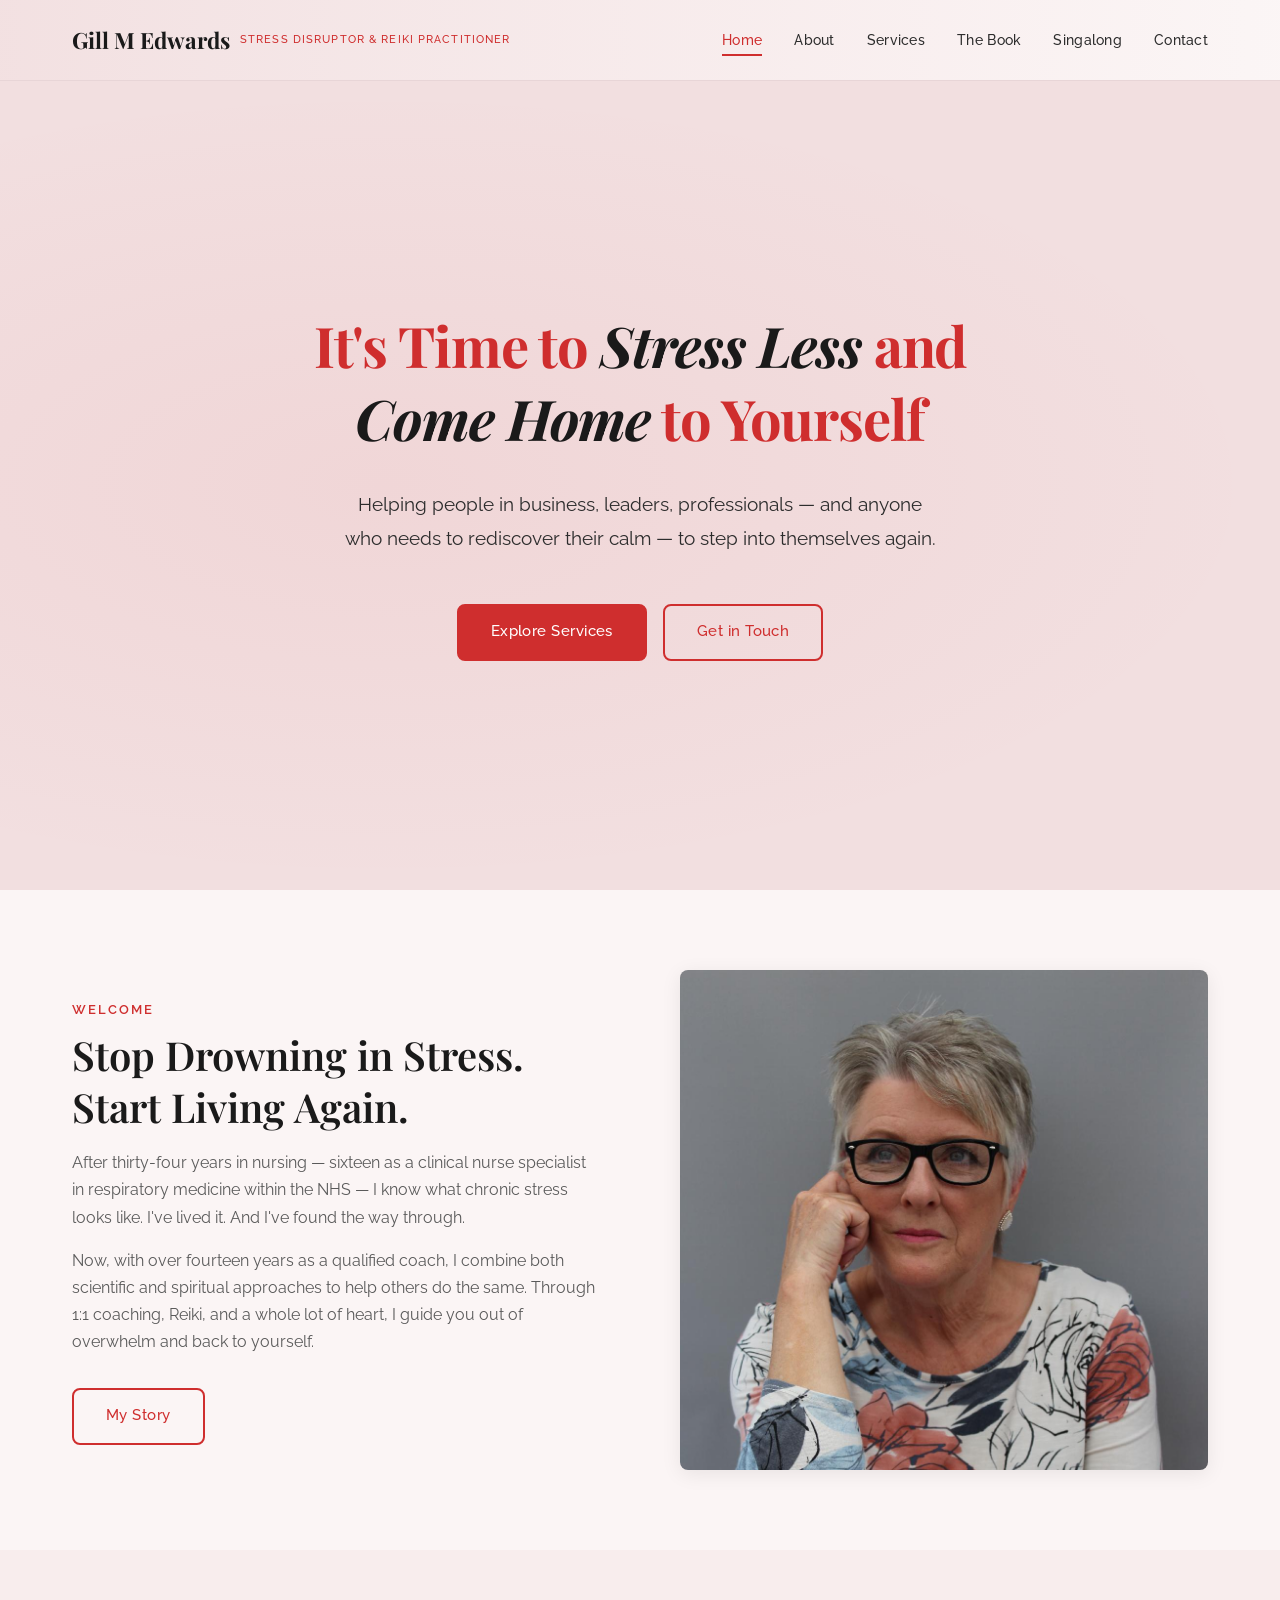
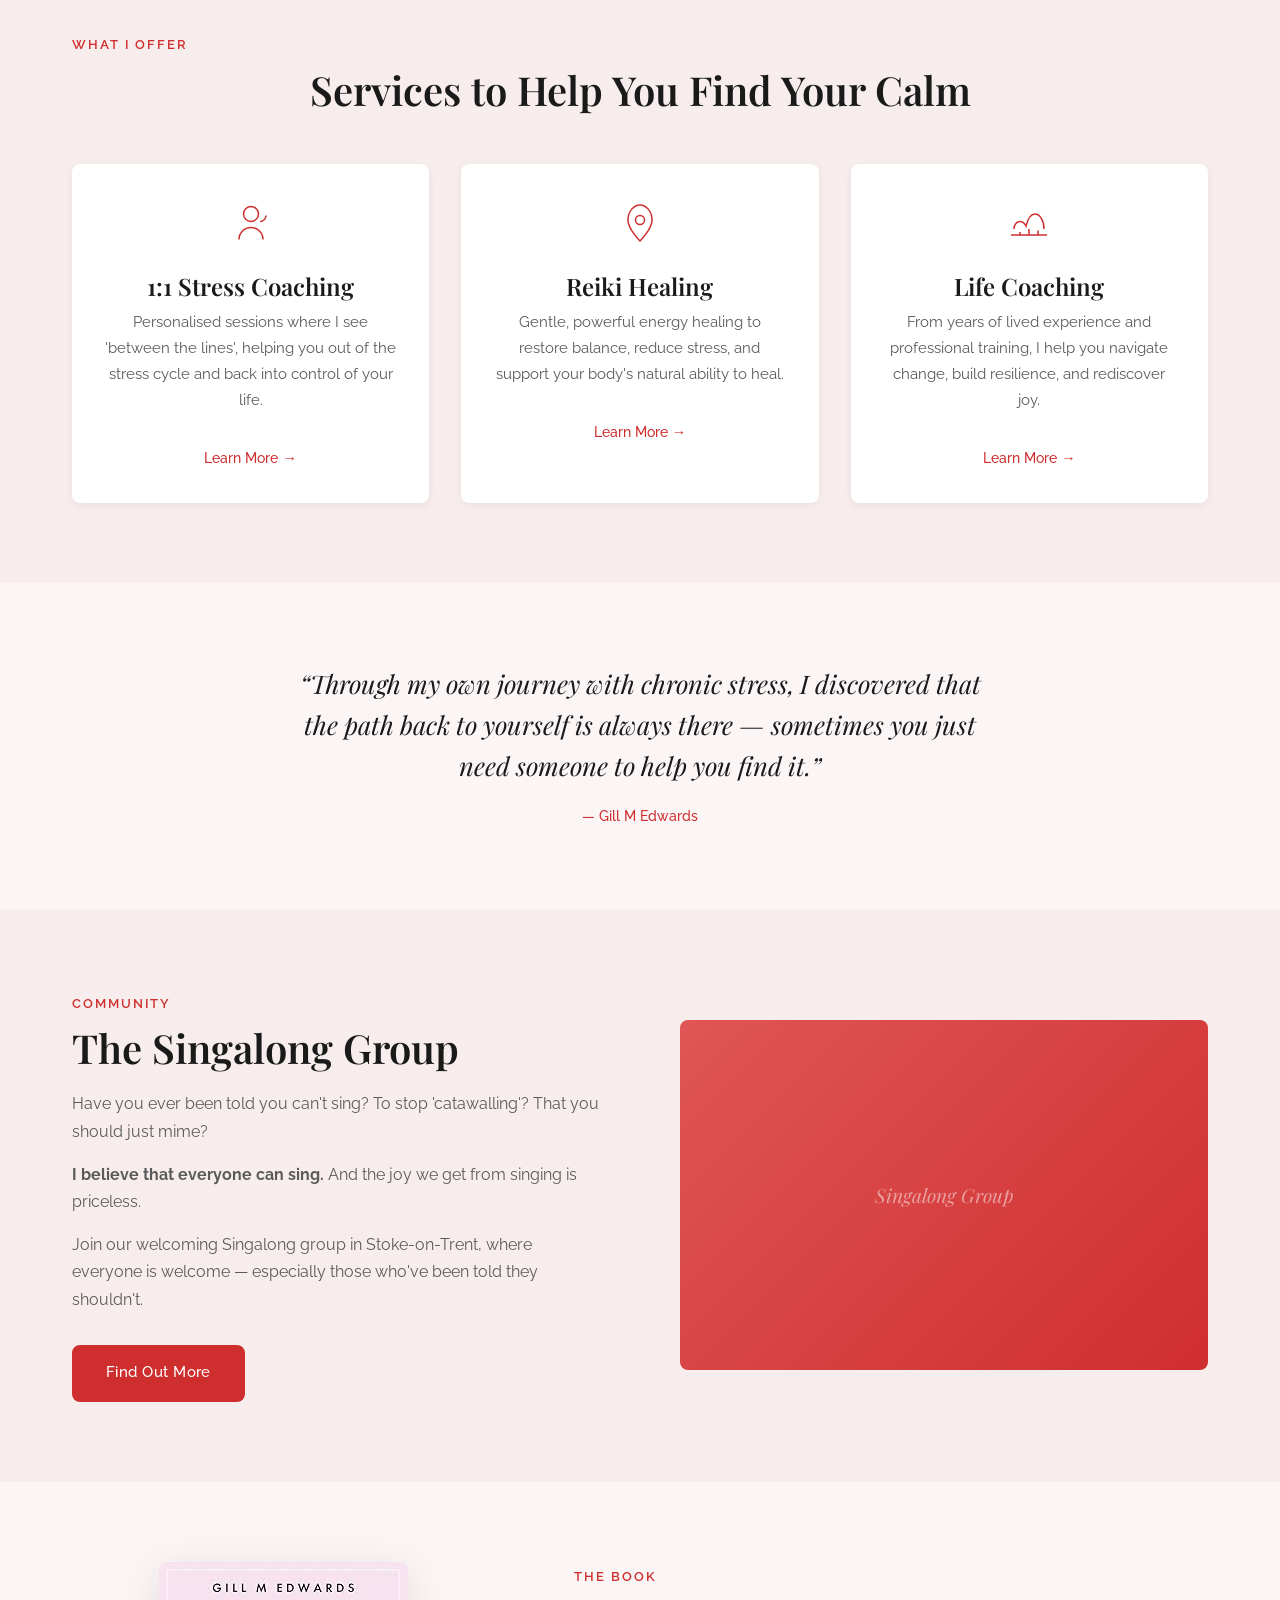
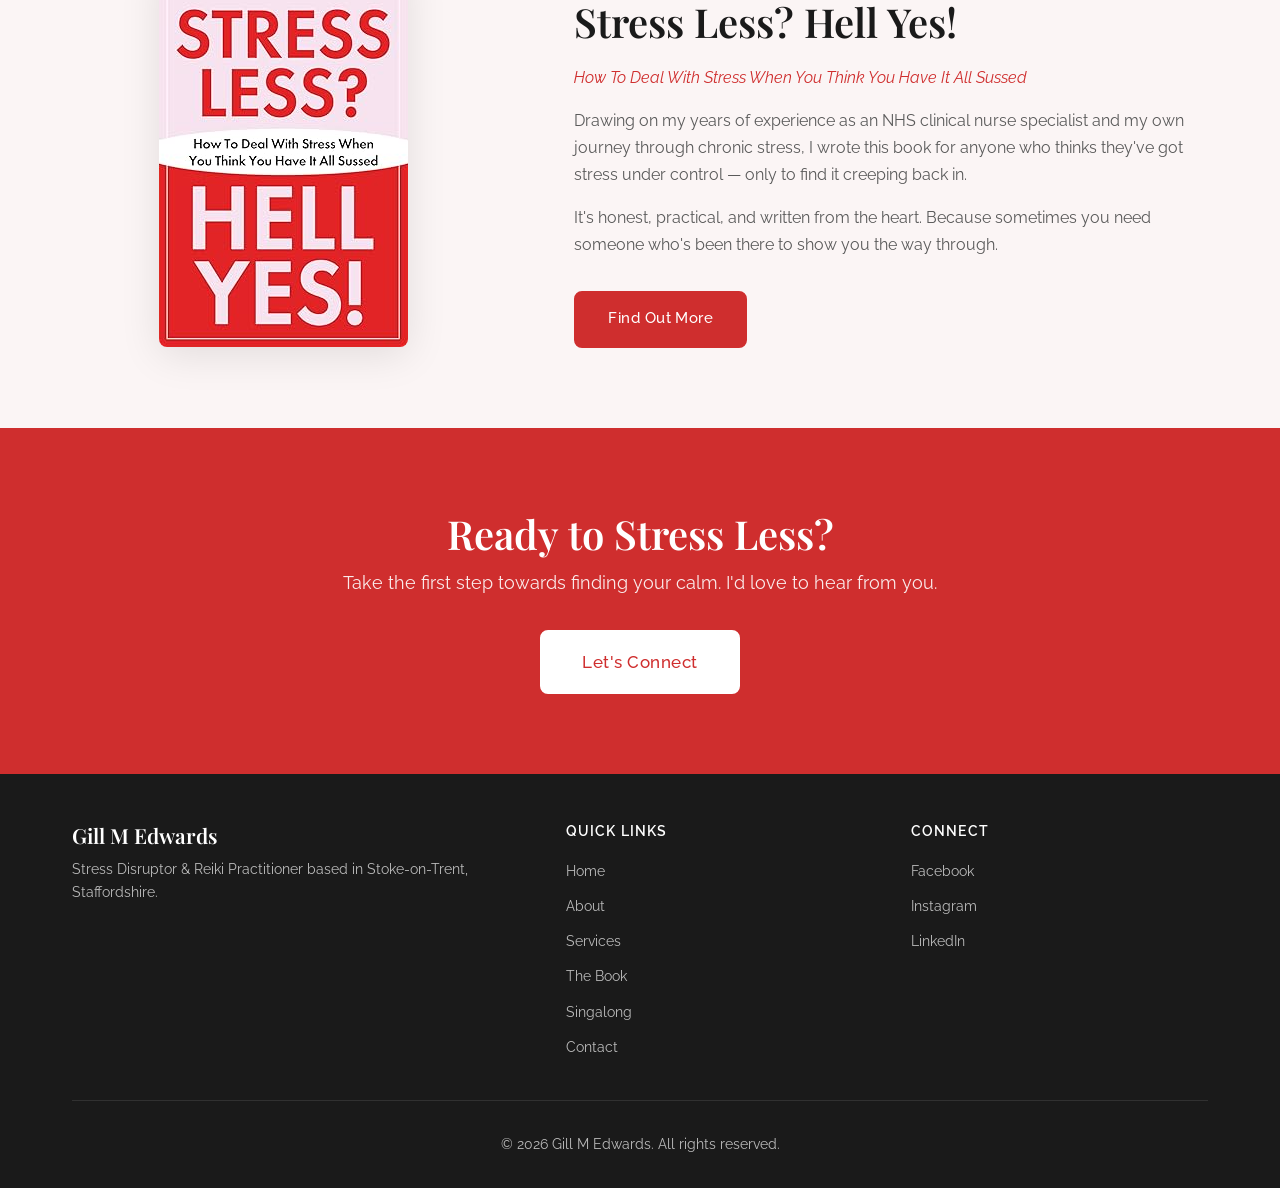
==== commit 1ccfe7ae: "Extract nav and footer into shared includes - Create includes/nav.html and includes/footer.html as s" ====
--- a/index.html
+++ b/index.html
@@ -12,32 +12,7 @@
     <link href="https://fonts.googleapis.com/css2?family=Playfair+Display:wght@400;600;700&family=Raleway:wght@300;400;500;600&display=swap" rel="stylesheet">
 </head>
 <body>
-    <header class="site-header">
-        <nav class="navbar">
-            <div class="container">
-                <a href="index.html" class="logo">
-                    <img src="images/logo-koi.png" alt="Gill M Edwards logo" class="logo-img">
-                    <div class="logo-text">
-                        <span class="logo-name">Gill M Edwards</span>
-                        <span class="logo-tagline">Stress Disruptor &amp; Reiki Practitioner</span>
-                    </div>
-                </a>
-                <button class="nav-toggle" aria-label="Toggle navigation">
-                    <span></span>
-                    <span></span>
-                    <span></span>
-                </button>
-                <ul class="nav-menu">
-                    <li><a href="index.html" class="active">Home</a></li>
-                    <li><a href="about.html">About</a></li>
-                    <li><a href="services.html">Services</a></li>
-                    <li><a href="book.html">The Book</a></li>
-                    <li><a href="singalong.html">Singalong</a></li>
-                    <li><a href="contact.html">Contact</a></li>
-                </ul>
-            </div>
-        </nav>
-    </header>
+    <div id="site-nav"></div>
 
     <main>
         <section class="hero">
@@ -55,14 +30,14 @@
         <section class="intro section">
             <div class="container">
                 <div class="intro-grid">
-                    <div class="intro-text fade-in-left">
+                    <div class="intro-text">
                         <span class="section-label">Welcome</span>
                         <h2>Stop Drowning in Stress. Start Living Again.</h2>
                         <p>After thirty-four years in nursing &mdash; sixteen as a clinical nurse specialist in respiratory medicine within the NHS &mdash; I know what chronic stress looks like. I've lived it. And I've found the way through.</p>
                         <p>Now, with over fourteen years as a qualified coach, I combine both scientific and spiritual approaches to help others do the same. Through 1:1 coaching, Reiki, and a whole lot of heart, I guide you out of overwhelm and back to yourself.</p>
                         <a href="about.html" class="btn btn-outline">My Story</a>
                     </div>
-                    <div class="intro-image fade-in-right">
+                    <div class="intro-image">
                         <img src="images/portrait-gill.jpeg" alt="Gill M Edwards - Stress Disruptor and Reiki Practitioner" class="intro-photo">
                     </div>
                 </div>
@@ -74,7 +49,7 @@
                 <span class="section-label">What I Offer</span>
                 <h2 class="section-title">Services to Help You Find Your Calm</h2>
                 <div class="services-grid">
-                    <div class="service-card fade-in" style="transition-delay: 0s;">
+                    <div class="service-card">
                         <div class="service-icon">
                             <svg viewBox="0 0 64 64" width="48" height="48" fill="none" stroke="currentColor" stroke-width="2">
                                 <circle cx="32" cy="20" r="10"/>
@@ -86,7 +61,7 @@
                         <p>Personalised sessions where I see 'between the lines', helping you out of the stress cycle and back into control of your life.</p>
                         <a href="services.html#coaching" class="service-link">Learn More &rarr;</a>
                     </div>
-                    <div class="service-card fade-in" style="transition-delay: 0.15s;">
+                    <div class="service-card">
                         <div class="service-icon">
                             <svg viewBox="0 0 64 64" width="48" height="48" fill="none" stroke="currentColor" stroke-width="2">
                                 <path d="M32 8c-8 0-16 8-16 20s16 28 16 28 16-16 16-28S40 8 32 8z"/>
@@ -97,7 +72,7 @@
                         <p>Gentle, powerful energy healing to restore balance, reduce stress, and support your body's natural ability to heal.</p>
                         <a href="services.html#reiki" class="service-link">Learn More &rarr;</a>
                     </div>
-                    <div class="service-card fade-in" style="transition-delay: 0.3s;">
+                    <div class="service-card">
                         <div class="service-icon">
                             <svg viewBox="0 0 64 64" width="48" height="48" fill="none" stroke="currentColor" stroke-width="2">
                                 <path d="M12 40c0-6 4-10 8-10s6 2 8 6c2-8 6-16 12-16s12 8 12 20"/>
@@ -115,7 +90,7 @@
 
         <section class="quote-section section">
             <div class="container">
-                <blockquote class="featured-quote scale-in">
+                <blockquote class="featured-quote">
                     <p>&ldquo;Through my own journey with chronic stress, I discovered that the path back to yourself is always there &mdash; sometimes you just need someone to help you find it.&rdquo;</p>
                     <cite>&mdash; Gill M Edwards</cite>
                 </blockquote>
@@ -125,7 +100,7 @@
         <section class="singalong-preview section section-alt">
             <div class="container">
                 <div class="singalong-grid">
-                    <div class="singalong-content fade-in-left">
+                    <div class="singalong-content">
                         <span class="section-label">Community</span>
                         <h2>The Singalong Group</h2>
                         <p>Have you ever been told you can't sing? To stop 'catawalling'? That you should just mime?</p>
@@ -133,7 +108,7 @@
                         <p>Join our welcoming Singalong group in Stoke-on-Trent, where everyone is welcome &mdash; especially those who've been told they shouldn't.</p>
                         <a href="singalong.html" class="btn btn-primary">Find Out More</a>
                     </div>
-                    <div class="singalong-image fade-in-right">
+                    <div class="singalong-image">
                         <div class="image-placeholder image-placeholder-warm" aria-label="Singalong group">
                             <span>Singalong Group</span>
                         </div>
@@ -145,10 +120,10 @@
         <section class="book-section section">
             <div class="container">
                 <div class="book-grid">
-                    <div class="book-cover fade-in-left">
+                    <div class="book-cover">
                         <img src="images/book-cover.jpg" alt="Stress Less? Hell Yes! by Gill M Edwards" class="book-cover-image">
                     </div>
-                    <div class="book-content fade-in-right">
+                    <div class="book-content">
                         <span class="section-label">The Book</span>
                         <h2>Stress Less? Hell Yes!</h2>
                         <p><em>How To Deal With Stress When You Think You Have It All Sussed</em></p>
@@ -169,39 +144,9 @@
         </section>
     </main>
 
-    <footer class="site-footer">
-        <div class="container">
-            <div class="footer-grid">
-                <div class="footer-about">
-                    <h3>Gill M Edwards</h3>
-                    <p>Stress Disruptor &amp; Reiki Practitioner based in Stoke-on-Trent, Staffordshire.</p>
-                </div>
-                <div class="footer-links">
-                    <h4>Quick Links</h4>
-                    <ul>
-                        <li><a href="index.html">Home</a></li>
-                        <li><a href="about.html">About</a></li>
-                        <li><a href="services.html">Services</a></li>
-                        <li><a href="book.html">The Book</a></li>
-                        <li><a href="singalong.html">Singalong</a></li>
-                        <li><a href="contact.html">Contact</a></li>
-                    </ul>
-                </div>
-                <div class="footer-social">
-                    <h4>Connect</h4>
-                    <ul class="footer-social-links">
-                        <li><a href="https://facebook.com/gillmedwards" target="_blank" rel="noopener noreferrer">Facebook</a></li>
-                        <li><a href="https://instagram.com/iamgilledwards" target="_blank" rel="noopener noreferrer">Instagram</a></li>
-                        <li><a href="https://linkedin.com/in/gill-m-edwardssuccess" target="_blank" rel="noopener noreferrer">LinkedIn</a></li>
-                    </ul>
-                </div>
-            </div>
-            <div class="footer-bottom">
-                <p>&copy; 2026 Gill M Edwards. All rights reserved.</p>
-            </div>
-        </div>
-    </footer>
+    <div id="site-footer"></div>
 
+    <script src="js/includes.js"></script>
     <script src="js/main.js"></script>
 </body>
 </html>
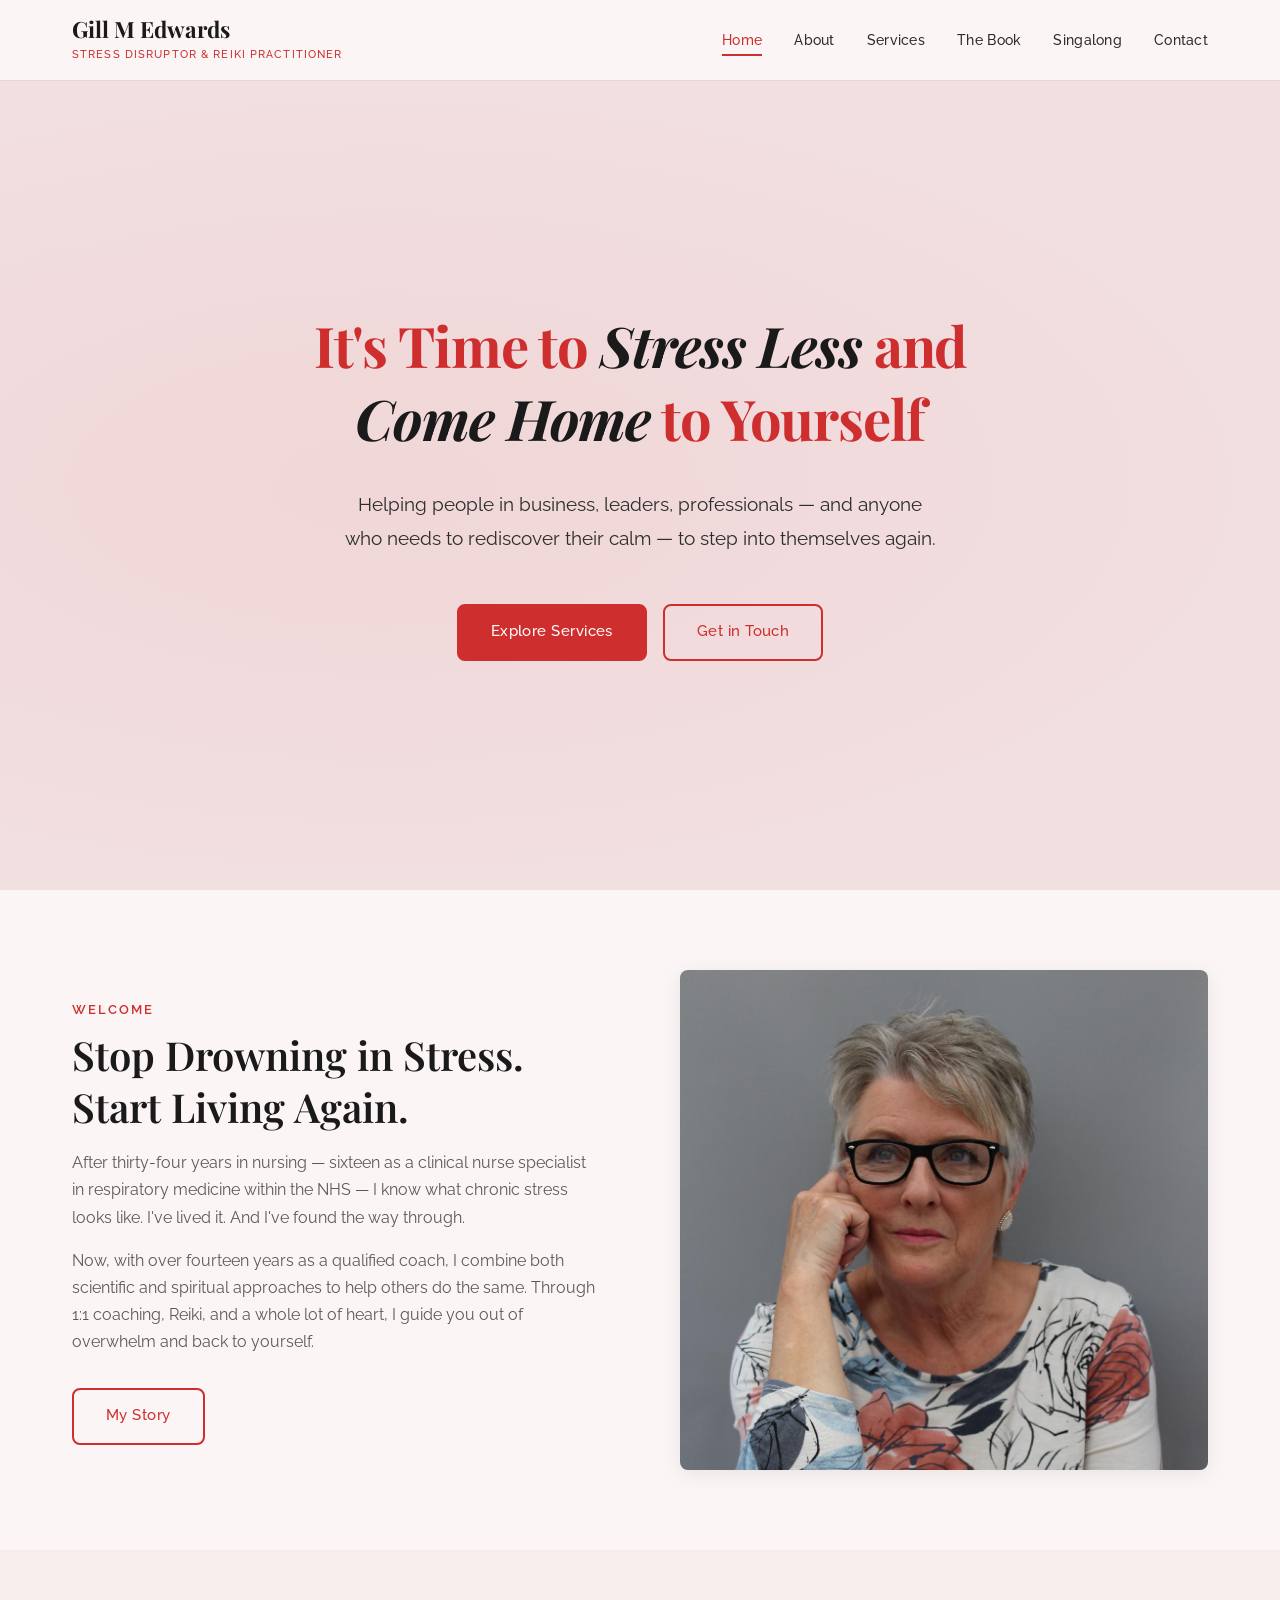
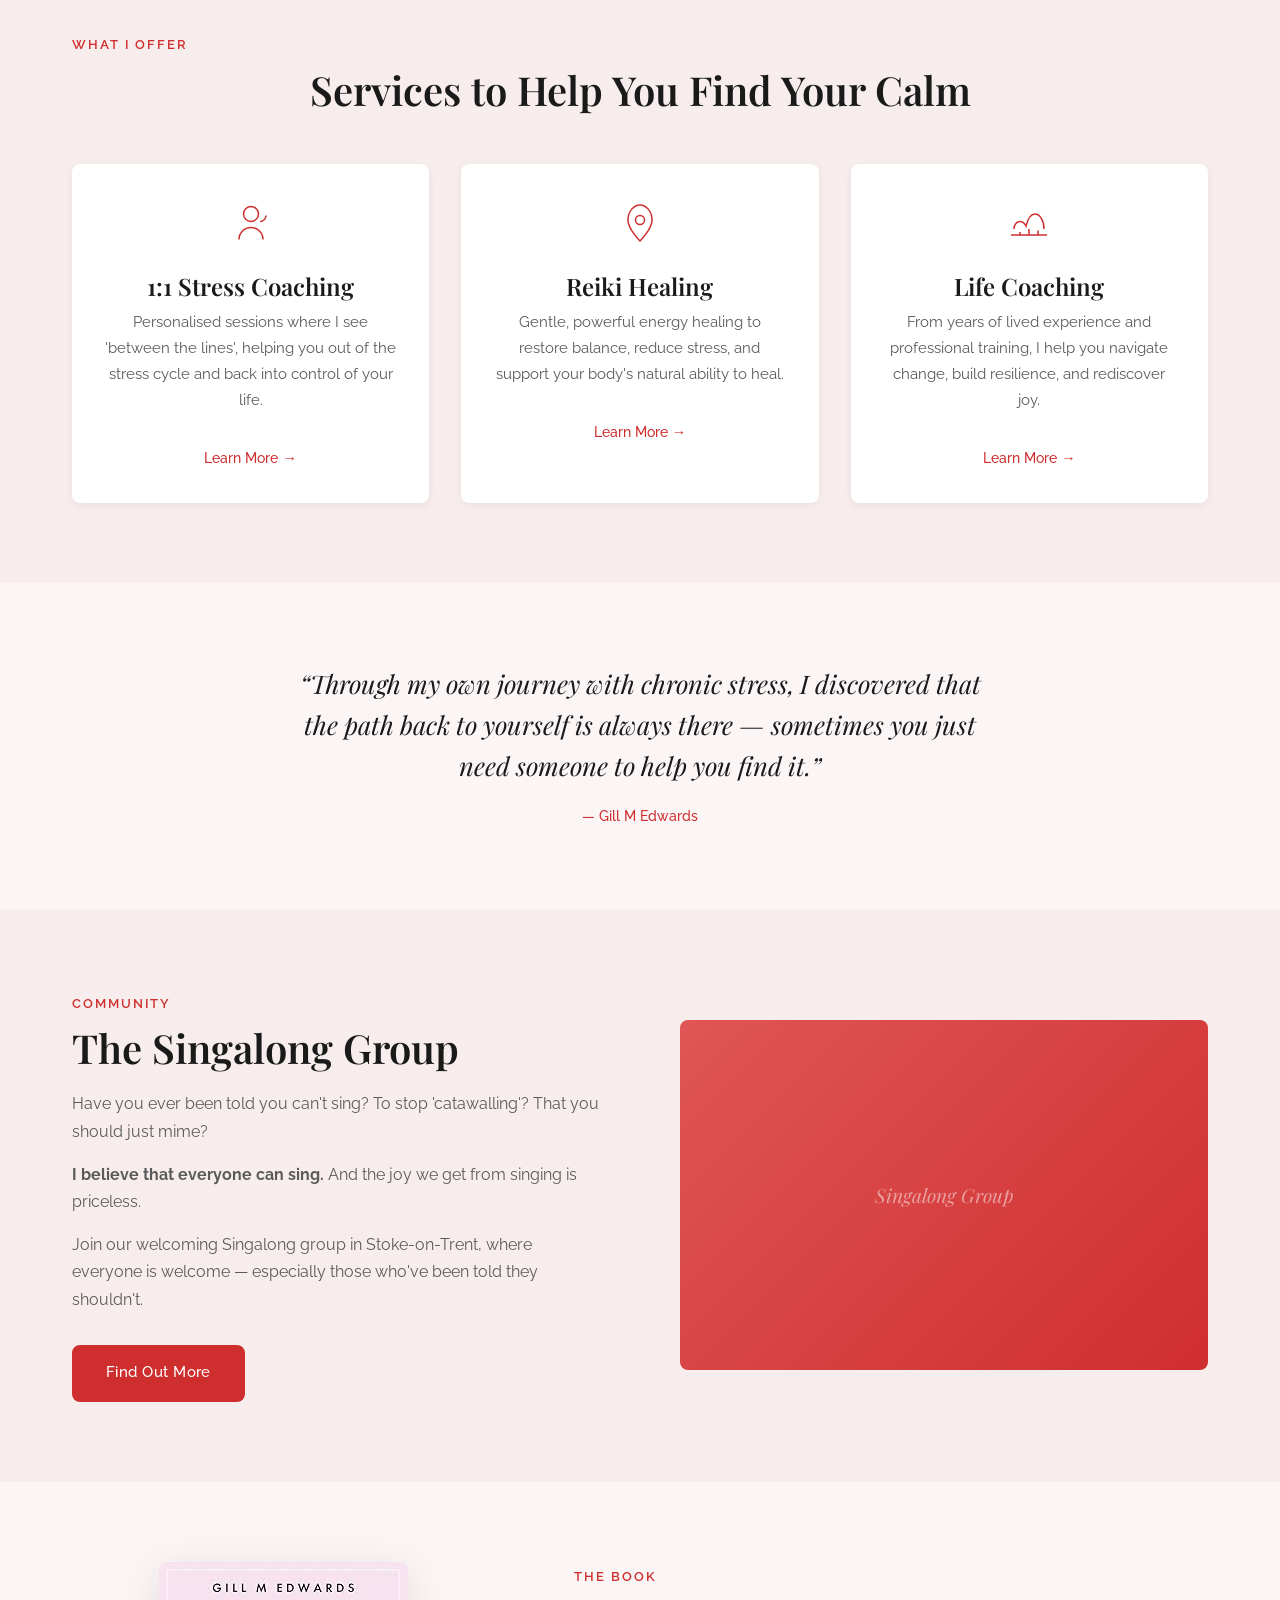
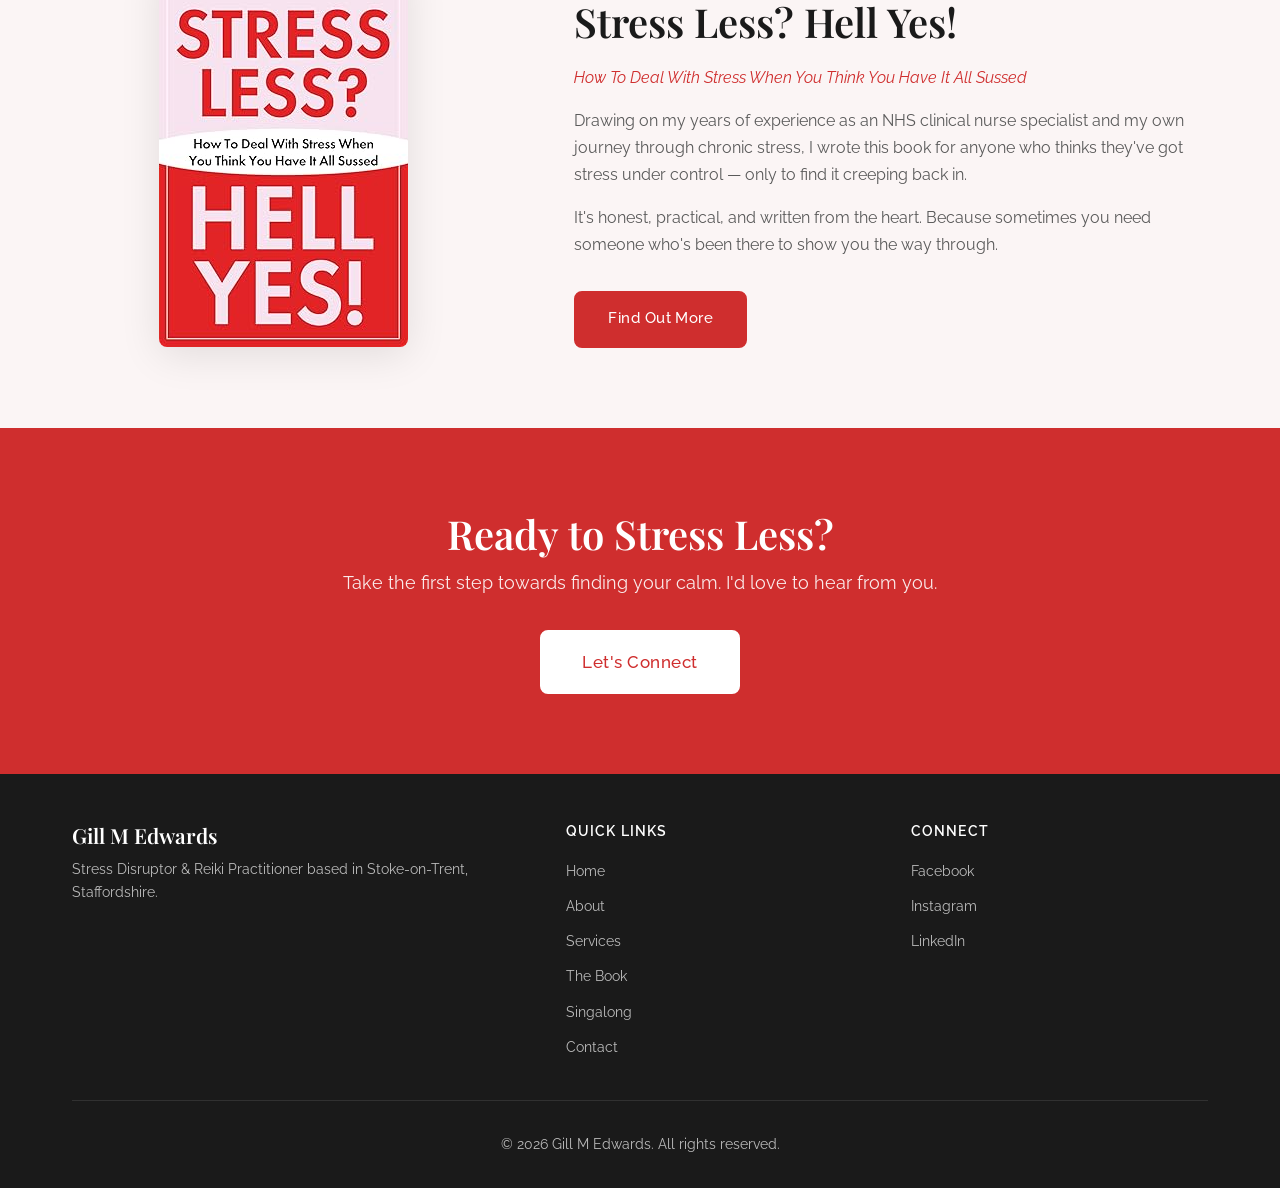
==== commit 31b3e660: "Add scroll animations to all pages including book page - Add fade-in-left, fade-in-right, scale-in C" ====
--- a/index.html
+++ b/index.html
@@ -30,14 +30,14 @@
         <section class="intro section">
             <div class="container">
                 <div class="intro-grid">
-                    <div class="intro-text">
+                    <div class="intro-text fade-in-left">
                         <span class="section-label">Welcome</span>
                         <h2>Stop Drowning in Stress. Start Living Again.</h2>
                         <p>After thirty-four years in nursing &mdash; sixteen as a clinical nurse specialist in respiratory medicine within the NHS &mdash; I know what chronic stress looks like. I've lived it. And I've found the way through.</p>
                         <p>Now, with over fourteen years as a qualified coach, I combine both scientific and spiritual approaches to help others do the same. Through 1:1 coaching, Reiki, and a whole lot of heart, I guide you out of overwhelm and back to yourself.</p>
                         <a href="about.html" class="btn btn-outline">My Story</a>
                     </div>
-                    <div class="intro-image">
+                    <div class="intro-image fade-in-right">
                         <img src="images/portrait-gill.jpeg" alt="Gill M Edwards - Stress Disruptor and Reiki Practitioner" class="intro-photo">
                     </div>
                 </div>
@@ -49,7 +49,7 @@
                 <span class="section-label">What I Offer</span>
                 <h2 class="section-title">Services to Help You Find Your Calm</h2>
                 <div class="services-grid">
-                    <div class="service-card">
+                    <div class="service-card fade-in" style="transition-delay: 0s;">
                         <div class="service-icon">
                             <svg viewBox="0 0 64 64" width="48" height="48" fill="none" stroke="currentColor" stroke-width="2">
                                 <circle cx="32" cy="20" r="10"/>
@@ -61,7 +61,7 @@
                         <p>Personalised sessions where I see 'between the lines', helping you out of the stress cycle and back into control of your life.</p>
                         <a href="services.html#coaching" class="service-link">Learn More &rarr;</a>
                     </div>
-                    <div class="service-card">
+                    <div class="service-card fade-in" style="transition-delay: 0.15s;">
                         <div class="service-icon">
                             <svg viewBox="0 0 64 64" width="48" height="48" fill="none" stroke="currentColor" stroke-width="2">
                                 <path d="M32 8c-8 0-16 8-16 20s16 28 16 28 16-16 16-28S40 8 32 8z"/>
@@ -72,7 +72,7 @@
                         <p>Gentle, powerful energy healing to restore balance, reduce stress, and support your body's natural ability to heal.</p>
                         <a href="services.html#reiki" class="service-link">Learn More &rarr;</a>
                     </div>
-                    <div class="service-card">
+                    <div class="service-card fade-in" style="transition-delay: 0.3s;">
                         <div class="service-icon">
                             <svg viewBox="0 0 64 64" width="48" height="48" fill="none" stroke="currentColor" stroke-width="2">
                                 <path d="M12 40c0-6 4-10 8-10s6 2 8 6c2-8 6-16 12-16s12 8 12 20"/>
@@ -100,7 +100,7 @@
         <section class="singalong-preview section section-alt">
             <div class="container">
                 <div class="singalong-grid">
-                    <div class="singalong-content">
+                    <div class="singalong-content fade-in-left">
                         <span class="section-label">Community</span>
                         <h2>The Singalong Group</h2>
                         <p>Have you ever been told you can't sing? To stop 'catawalling'? That you should just mime?</p>
@@ -108,7 +108,7 @@
                         <p>Join our welcoming Singalong group in Stoke-on-Trent, where everyone is welcome &mdash; especially those who've been told they shouldn't.</p>
                         <a href="singalong.html" class="btn btn-primary">Find Out More</a>
                     </div>
-                    <div class="singalong-image">
+                    <div class="singalong-image fade-in-right">
                         <div class="image-placeholder image-placeholder-warm" aria-label="Singalong group">
                             <span>Singalong Group</span>
                         </div>
@@ -120,10 +120,10 @@
         <section class="book-section section">
             <div class="container">
                 <div class="book-grid">
-                    <div class="book-cover">
+                    <div class="book-cover fade-in-left">
                         <img src="images/book-cover.jpg" alt="Stress Less? Hell Yes! by Gill M Edwards" class="book-cover-image">
                     </div>
-                    <div class="book-content">
+                    <div class="book-content fade-in-right">
                         <span class="section-label">The Book</span>
                         <h2>Stress Less? Hell Yes!</h2>
                         <p><em>How To Deal With Stress When You Think You Have It All Sussed</em></p>
--- a/css/style.css
+++ b/css/style.css
@@ -224,7 +224,7 @@
     left: 0;
     right: 0;
     z-index: 1000;
-    background: linear-gradient(to right, rgba(242, 223, 224, 0.95), rgba(251, 245, 245, 0.95));
+    background-color: rgba(251, 245, 245, 0.95);
     backdrop-filter: blur(10px);
     -webkit-backdrop-filter: blur(10px);
     border-bottom: 1px solid var(--color-border);
@@ -232,9 +232,7 @@
 }
 
 .site-header.scrolled {
-    box-shadow: 0 2px 20px rgba(0, 0, 0, 0.1);
-    background: linear-gradient(to right, rgba(242, 223, 224, 0.98), rgba(251, 245, 245, 0.98));
-    border-bottom-color: transparent;
+    box-shadow: var(--shadow-sm);
 }
 
 .navbar {
@@ -250,26 +248,9 @@
 
 .logo {
     display: flex;
-    flex-direction: row;
-    align-items: center;
-    gap: 10px;
-    text-decoration: none;
-}
-
-.logo-img {
-    height: 50px;
-    width: auto;
-    transition: height var(--transition);
-}
-
-.site-header.scrolled .logo-img {
-    height: 40px;
-}
-
-.logo-text {
-    display: flex;
     flex-direction: column;
     gap: 2px;
+    text-decoration: none;
 }
 
 .logo-name {
@@ -366,18 +347,6 @@
     max-width: 800px;
     margin: 0 auto;
     padding: var(--spacing-xl) var(--spacing-md);
-    animation: heroEntrance 1s ease forwards;
-}
-
-@keyframes heroEntrance {
-    from {
-        opacity: 0;
-        transform: translateY(30px);
-    }
-    to {
-        opacity: 1;
-        transform: translateY(0);
-    }
 }
 
 .hero h1 {
@@ -519,25 +488,13 @@
     padding: var(--spacing-md);
     border-radius: var(--border-radius);
     box-shadow: var(--shadow-sm);
-    transition: transform var(--transition), box-shadow var(--transition), border-top-color var(--transition);
+    transition: all var(--transition);
     text-align: center;
     border-top: 3px solid transparent;
 }
 
-.service-card.fade-in {
-    opacity: 0;
-    transform: translateY(30px) scale(0.95);
-    transition: opacity 0.6s ease, transform 0.6s ease, box-shadow 0.6s ease, border-top-color 0.6s ease;
-}
-
-.service-card.fade-in.visible {
-    opacity: 1;
-    transform: translateY(0) scale(1);
-    border-top-color: var(--color-primary);
-}
-
 .service-card:hover {
-    transform: translateY(-4px) scale(1);
+    transform: translateY(-4px);
     box-shadow: var(--shadow-md);
     border-top-color: var(--color-primary);
 }
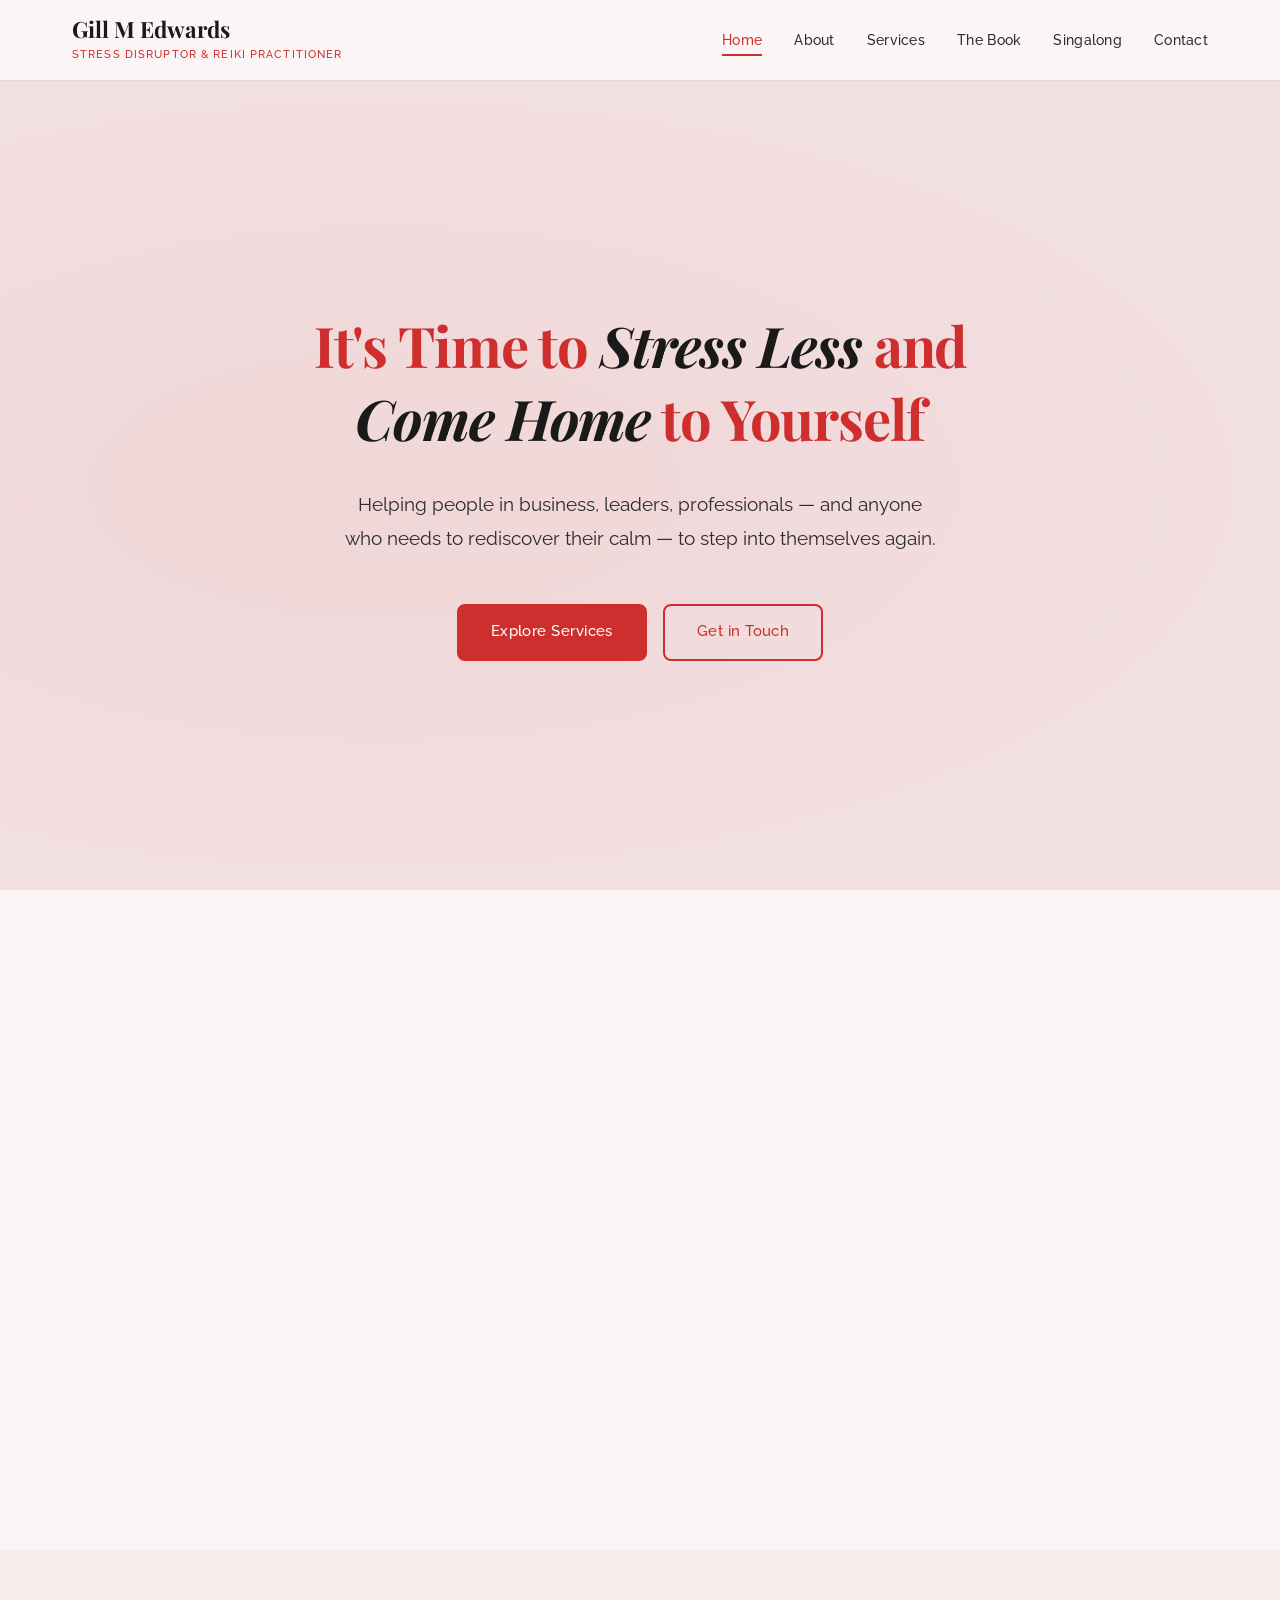
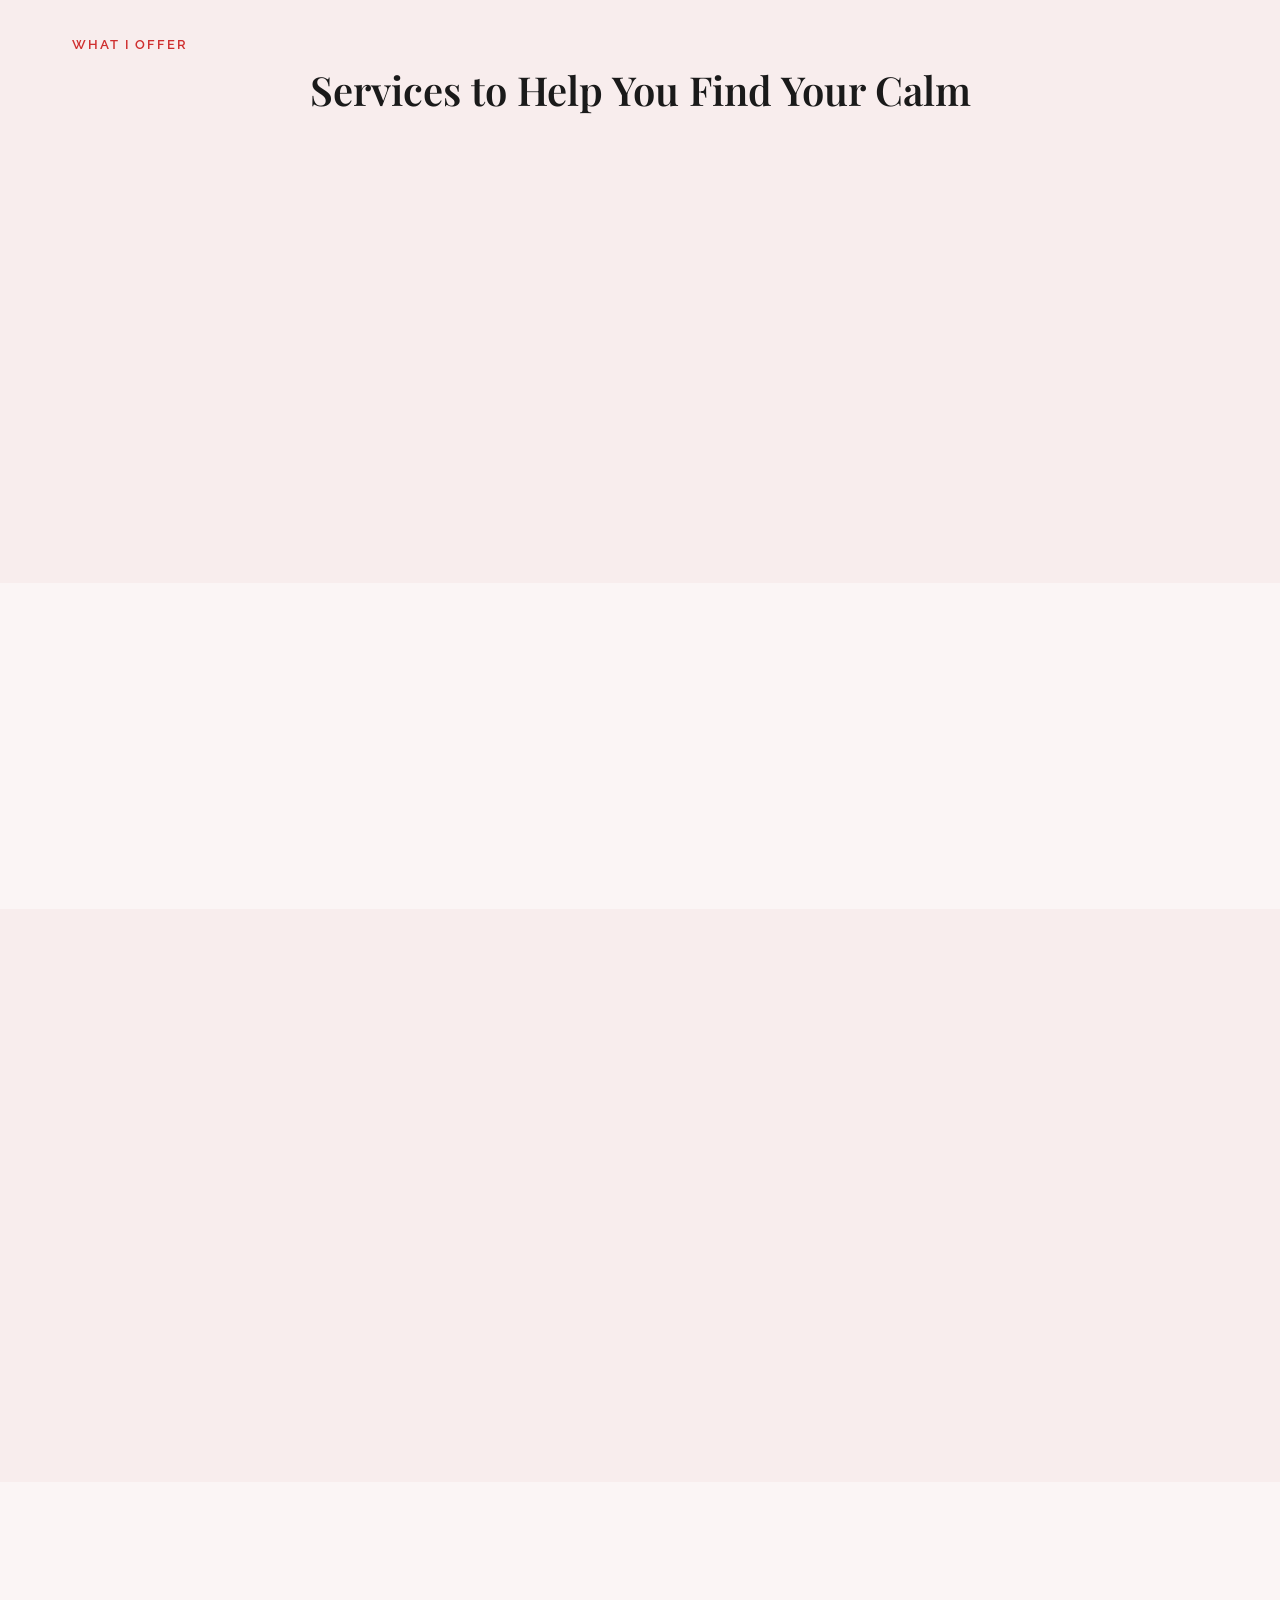
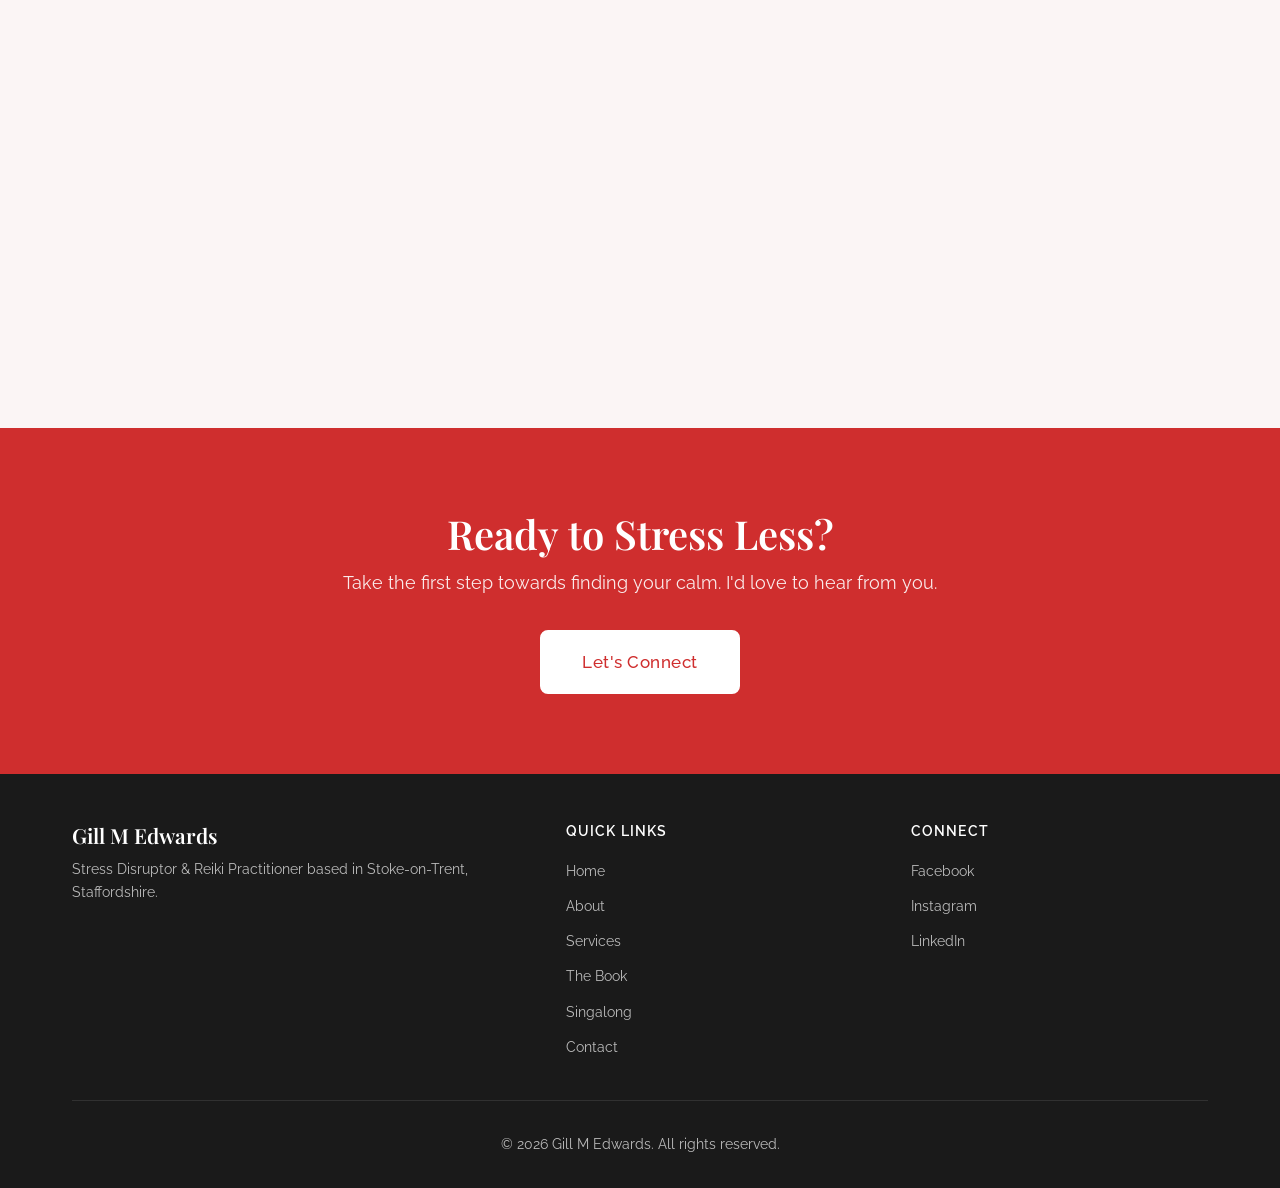
==== commit e3b29e55: "Merge branch 'claude/fix-netlify-forms'" ====
--- a/index.html
+++ b/index.html
@@ -90,7 +90,7 @@
 
         <section class="quote-section section">
             <div class="container">
-                <blockquote class="featured-quote">
+                <blockquote class="featured-quote scale-in">
                     <p>&ldquo;Through my own journey with chronic stress, I discovered that the path back to yourself is always there &mdash; sometimes you just need someone to help you find it.&rdquo;</p>
                     <cite>&mdash; Gill M Edwards</cite>
                 </blockquote>
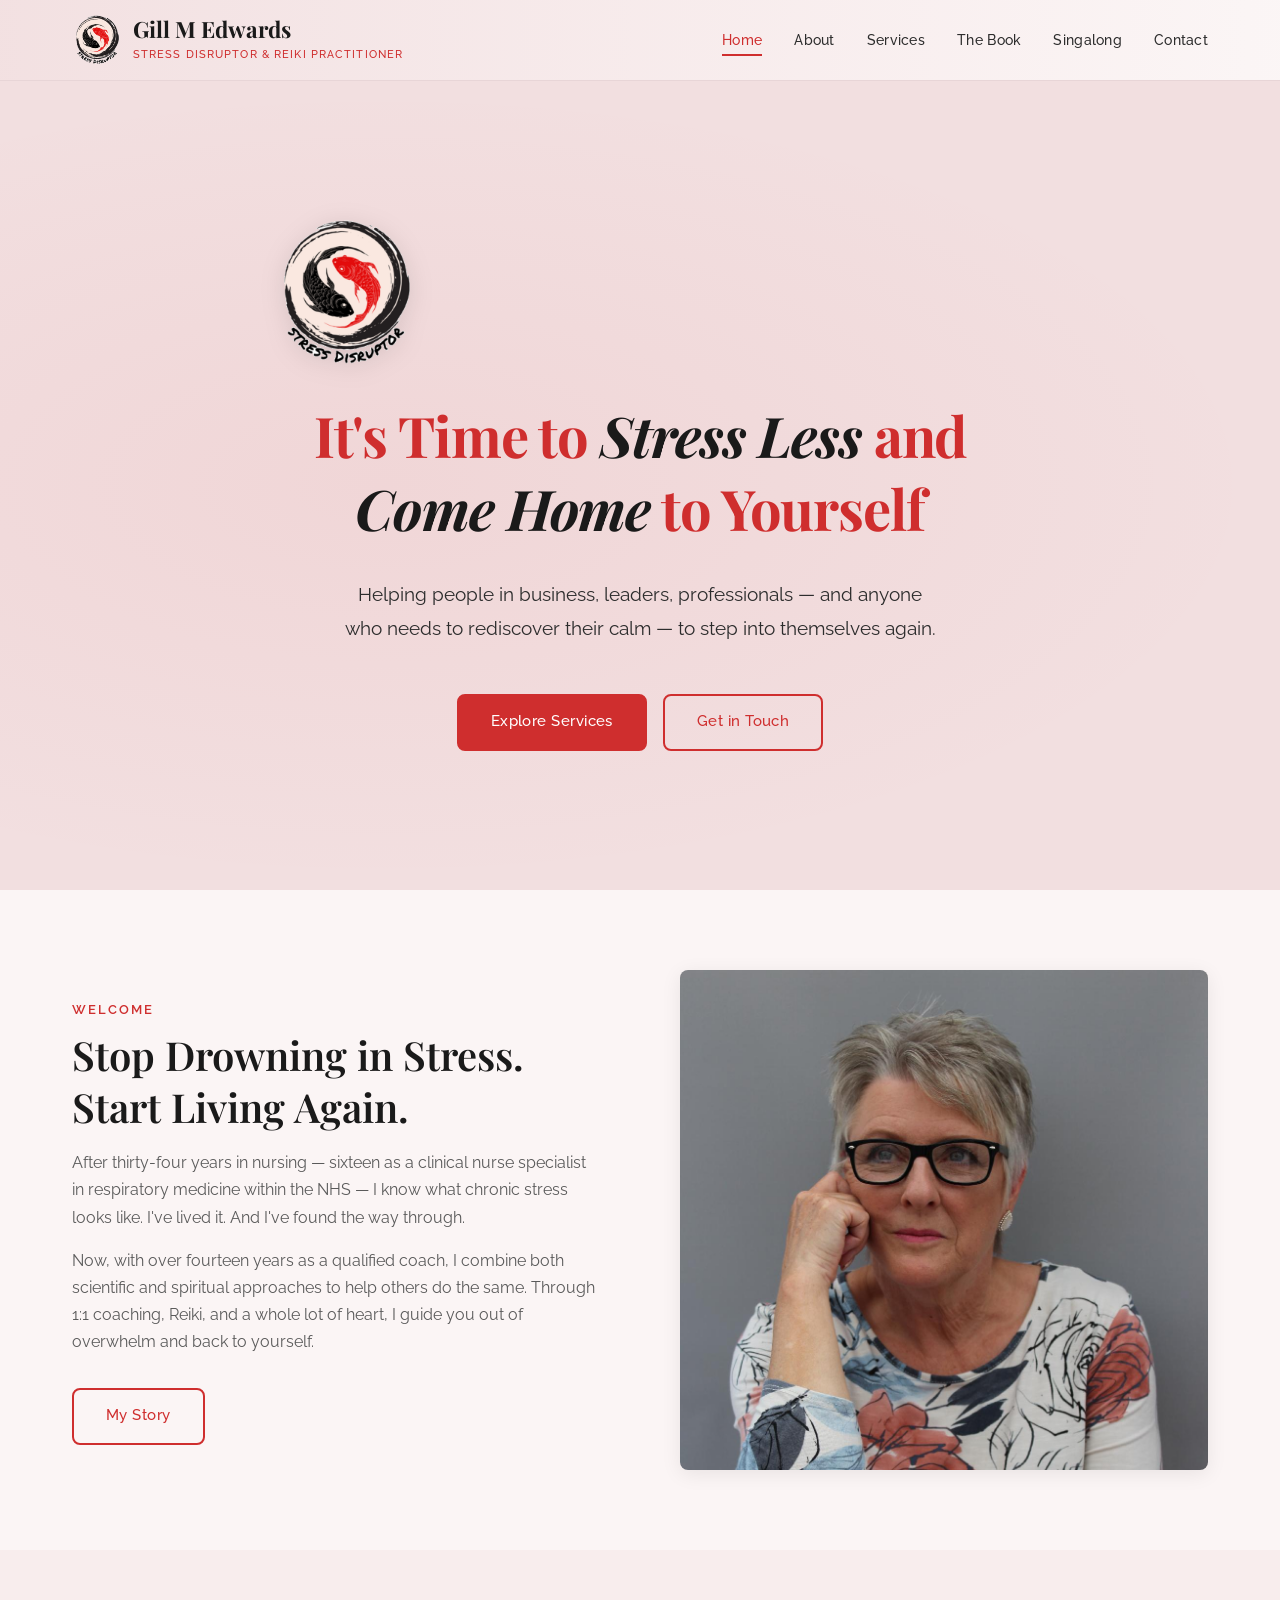
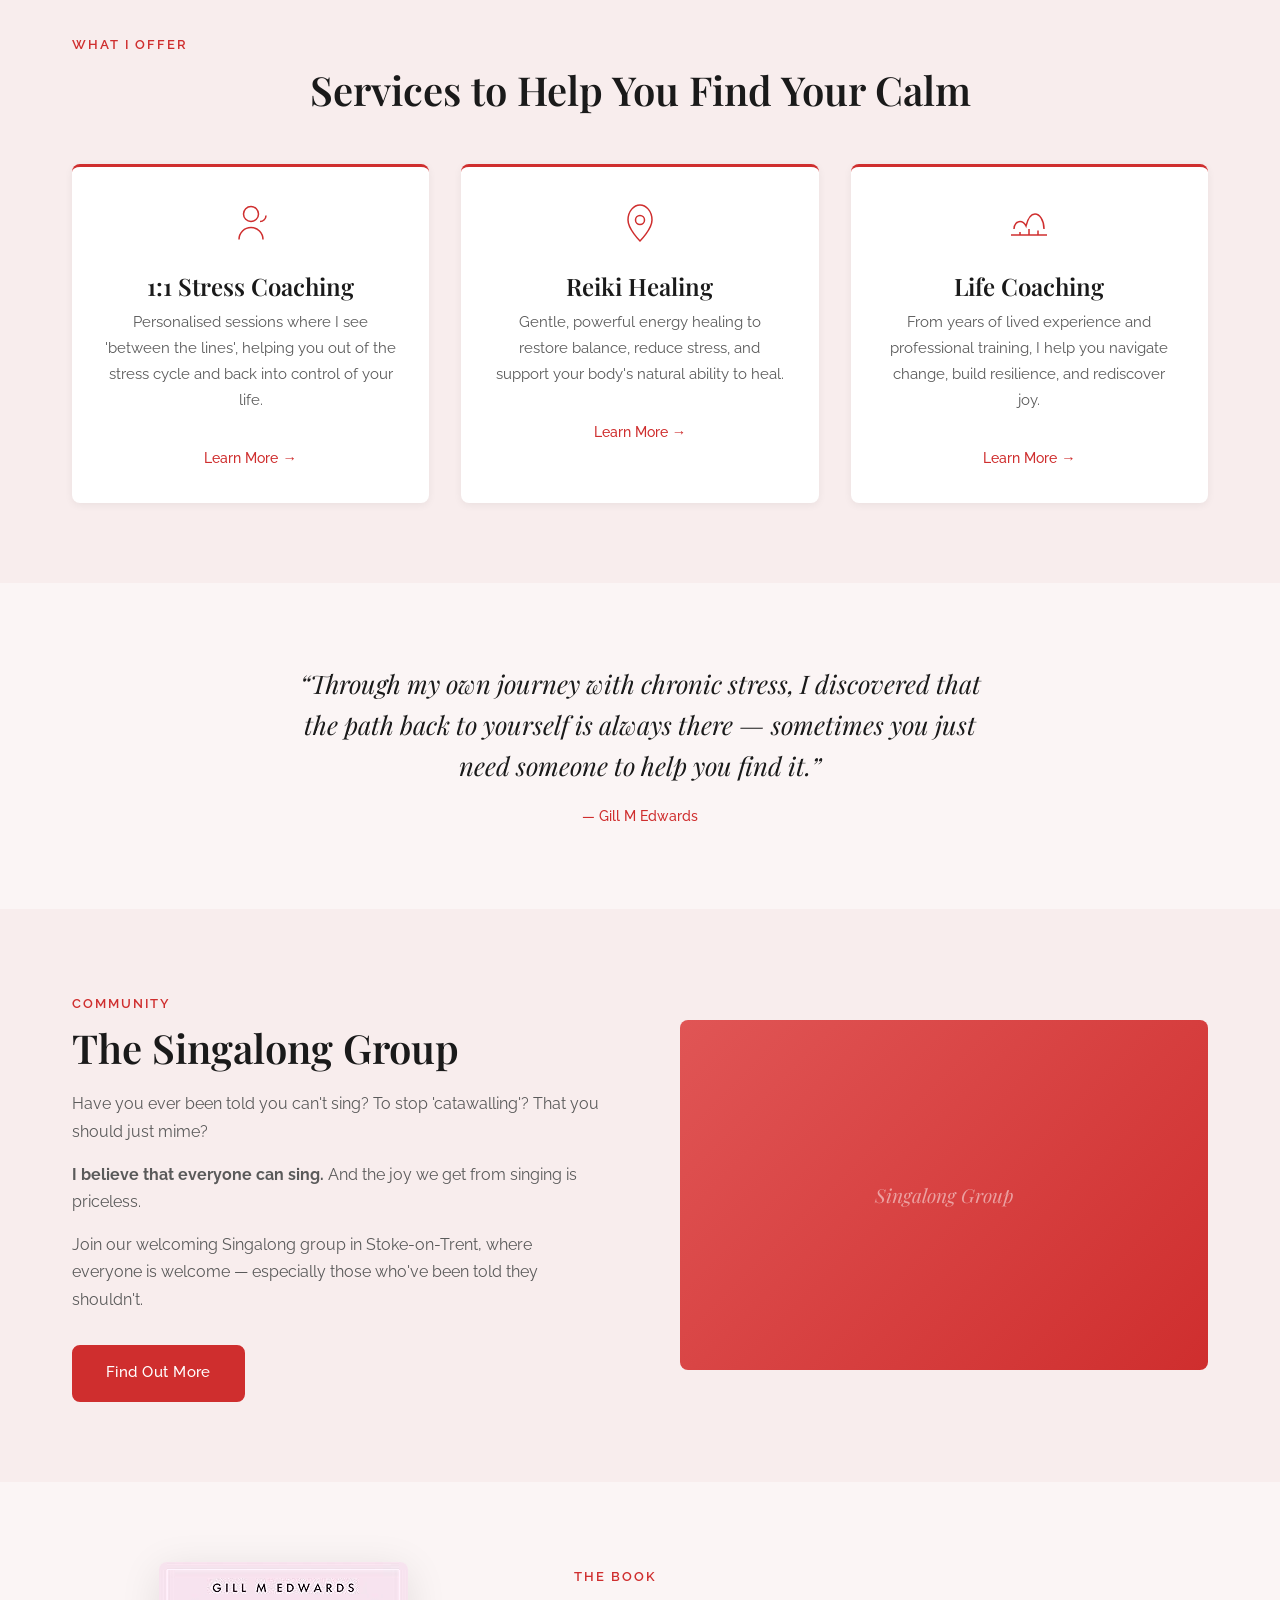
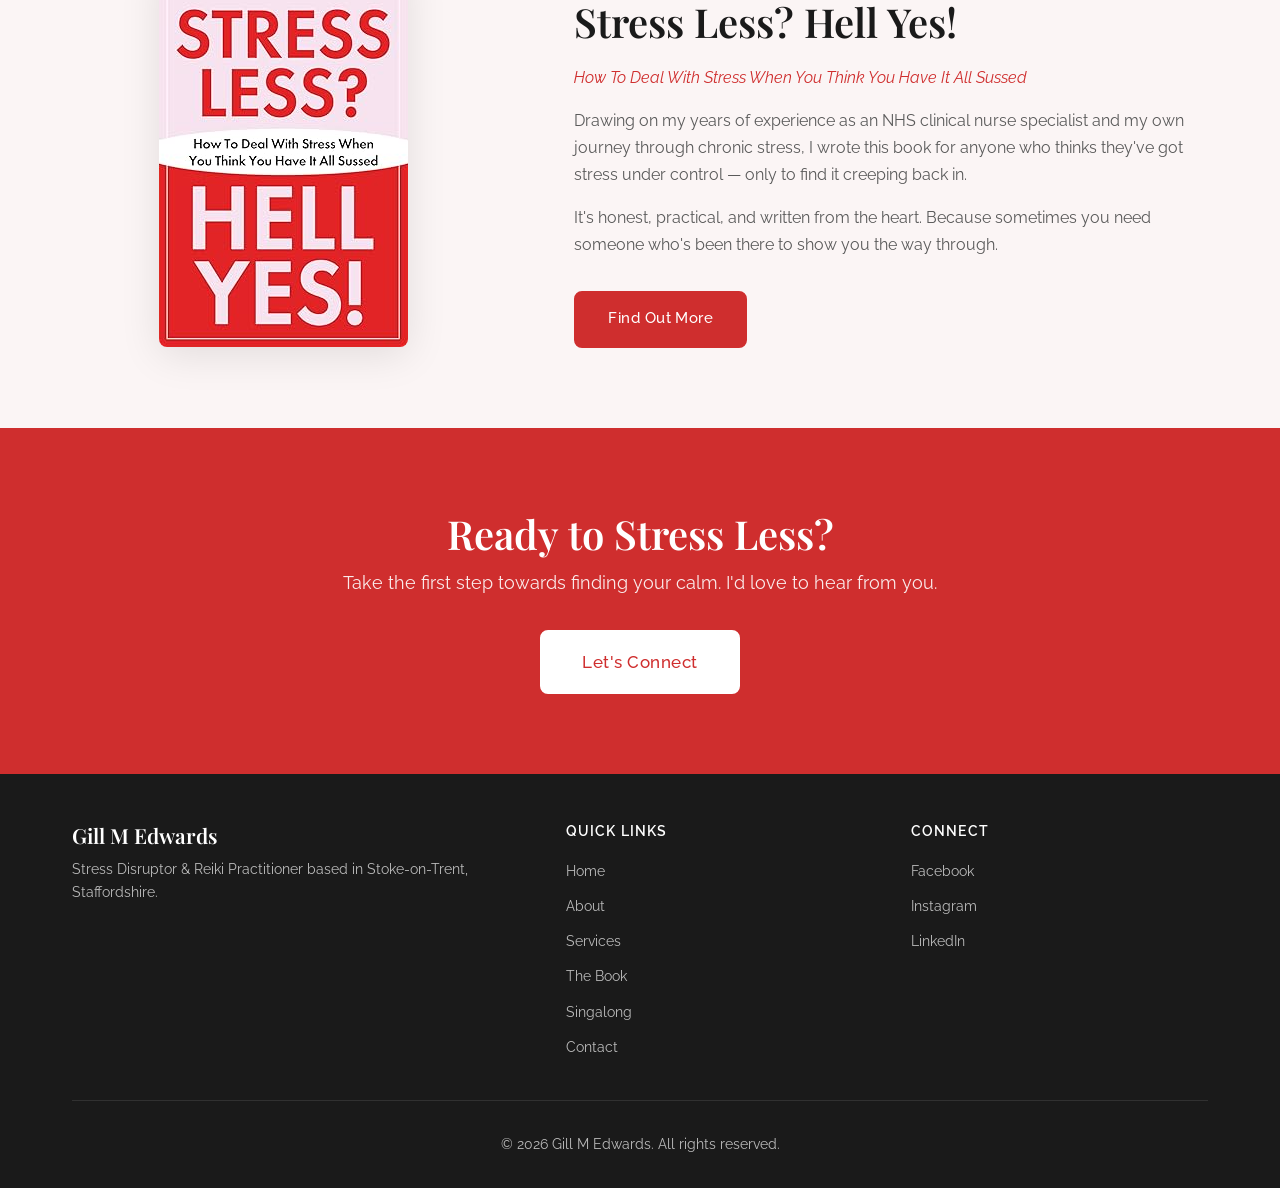
==== commit fb9df6ed: "Add larger koi logo to homepage hero section Places a prominent 150px version of the koi logo at the" ====
--- a/index.html
+++ b/index.html
@@ -18,6 +18,7 @@
         <section class="hero">
             <div class="hero-overlay"></div>
             <div class="container hero-content">
+                <img src="images/logo-koi.png" alt="Gill M Edwards koi logo" class="hero-logo">
                 <h1>It's Time to <em>Stress Less</em> and <em>Come Home</em> to Yourself</h1>
                 <p class="hero-subtitle">Helping people in business, leaders, professionals &mdash; and anyone who needs to rediscover their calm &mdash; to step into themselves again.</p>
                 <div class="hero-cta">
--- a/css/style.css
+++ b/css/style.css
@@ -224,7 +224,7 @@
     left: 0;
     right: 0;
     z-index: 1000;
-    background-color: rgba(251, 245, 245, 0.95);
+    background: linear-gradient(to right, rgba(242, 223, 224, 0.95), rgba(251, 245, 245, 0.95));
     backdrop-filter: blur(10px);
     -webkit-backdrop-filter: blur(10px);
     border-bottom: 1px solid var(--color-border);
@@ -232,7 +232,9 @@
 }
 
 .site-header.scrolled {
-    box-shadow: var(--shadow-sm);
+    box-shadow: 0 2px 20px rgba(0, 0, 0, 0.1);
+    background: linear-gradient(to right, rgba(242, 223, 224, 0.98), rgba(251, 245, 245, 0.98));
+    border-bottom-color: transparent;
 }
 
 .navbar {
@@ -248,9 +250,26 @@
 
 .logo {
     display: flex;
+    flex-direction: row;
+    align-items: center;
+    gap: 10px;
+    text-decoration: none;
+}
+
+.logo-img {
+    height: 50px;
+    width: auto;
+    transition: height var(--transition);
+}
+
+.site-header.scrolled .logo-img {
+    height: 40px;
+}
+
+.logo-text {
+    display: flex;
     flex-direction: column;
     gap: 2px;
-    text-decoration: none;
 }
 
 .logo-name {
@@ -347,6 +366,39 @@
     max-width: 800px;
     margin: 0 auto;
     padding: var(--spacing-xl) var(--spacing-md);
+    animation: heroEntrance 1s ease forwards;
+}
+
+@keyframes heroEntrance {
+    from {
+        opacity: 0;
+        transform: translateY(30px);
+    }
+    to {
+        opacity: 1;
+        transform: translateY(0);
+    }
+}
+
+.hero-logo {
+    width: 150px;
+    height: auto;
+    margin-bottom: var(--spacing-md);
+    filter: drop-shadow(0 4px 12px rgba(0, 0, 0, 0.1));
+    animation: heroLogoEntrance 1s ease forwards;
+    animation-delay: 0.2s;
+    opacity: 0;
+}
+
+@keyframes heroLogoEntrance {
+    from {
+        opacity: 0;
+        transform: scale(0.8);
+    }
+    to {
+        opacity: 1;
+        transform: scale(1);
+    }
 }
 
 .hero h1 {
@@ -488,13 +540,25 @@
     padding: var(--spacing-md);
     border-radius: var(--border-radius);
     box-shadow: var(--shadow-sm);
-    transition: all var(--transition);
+    transition: transform var(--transition), box-shadow var(--transition), border-top-color var(--transition);
     text-align: center;
     border-top: 3px solid transparent;
 }
 
+.service-card.fade-in {
+    opacity: 0;
+    transform: translateY(30px) scale(0.95);
+    transition: opacity 0.6s ease, transform 0.6s ease, box-shadow 0.6s ease, border-top-color 0.6s ease;
+}
+
+.service-card.fade-in.visible {
+    opacity: 1;
+    transform: translateY(0) scale(1);
+    border-top-color: var(--color-primary);
+}
+
 .service-card:hover {
-    transform: translateY(-4px);
+    transform: translateY(-4px) scale(1);
     box-shadow: var(--shadow-md);
     border-top-color: var(--color-primary);
 }
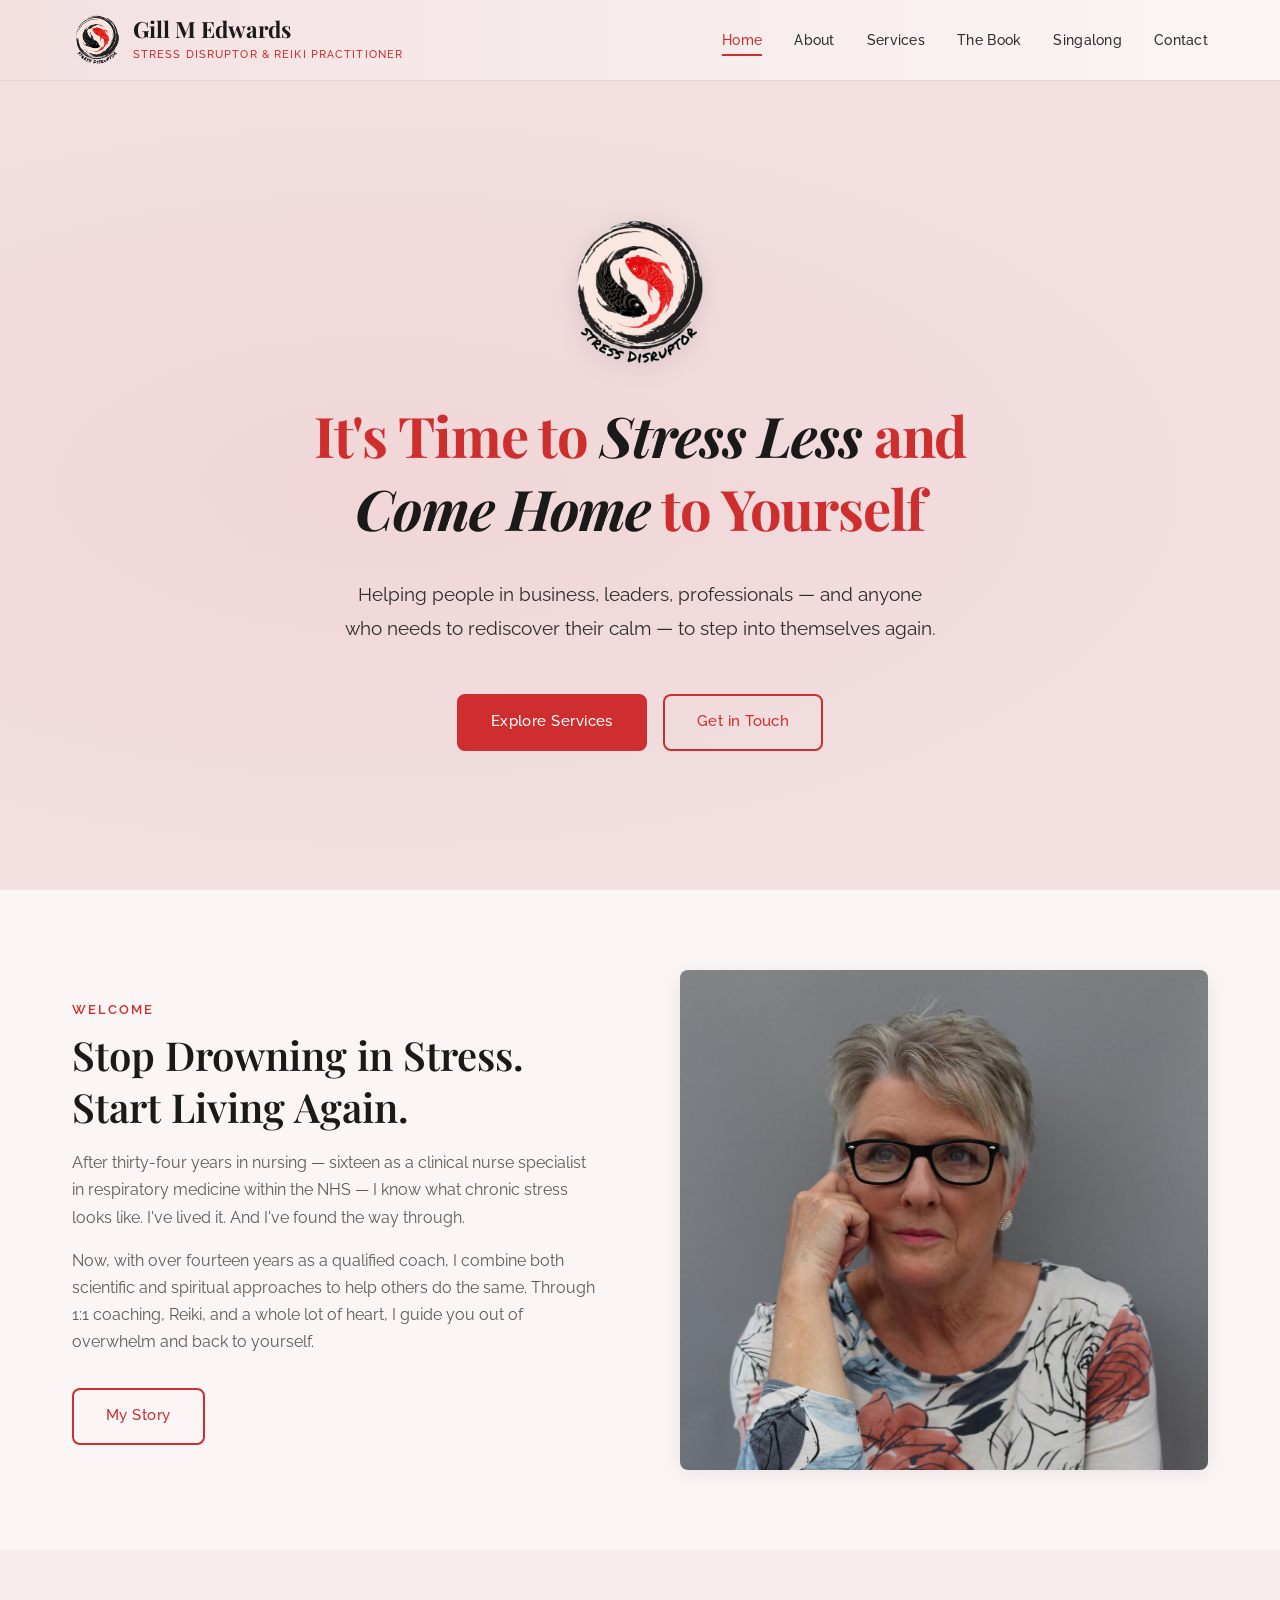
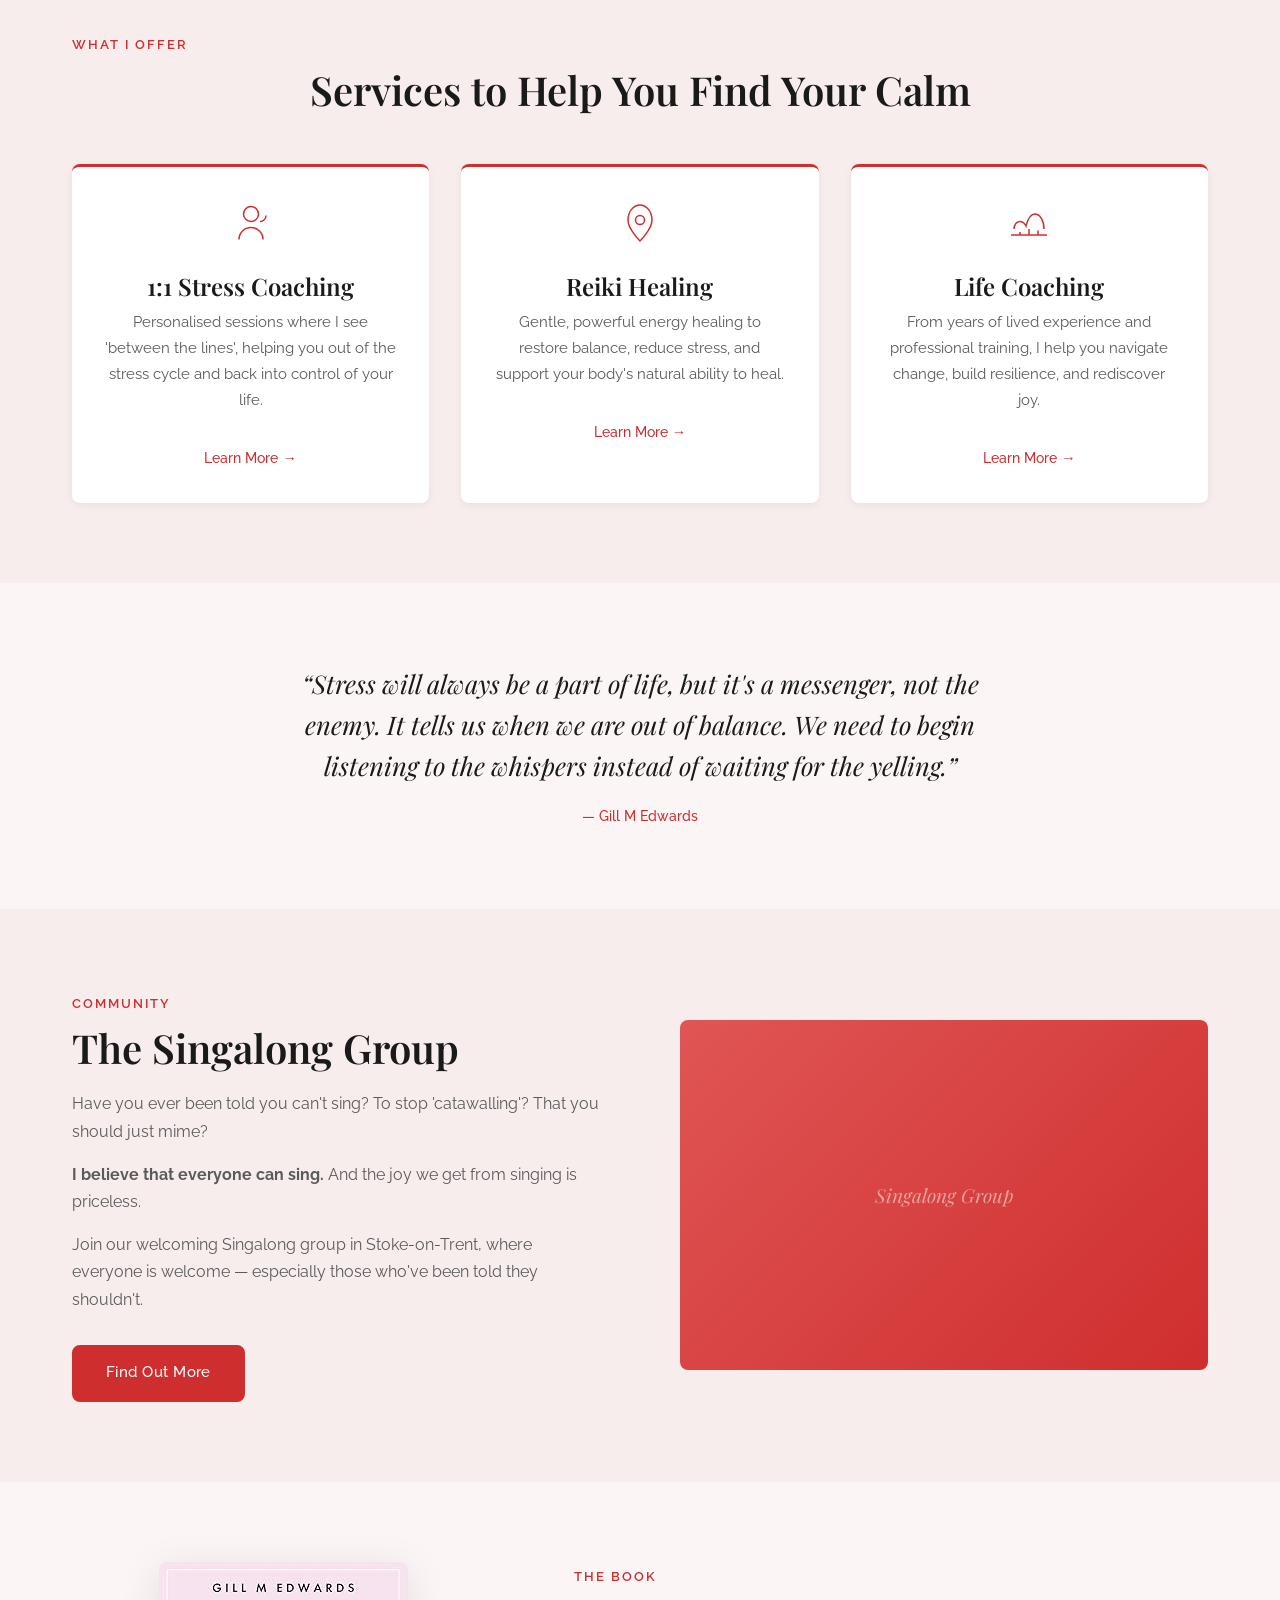
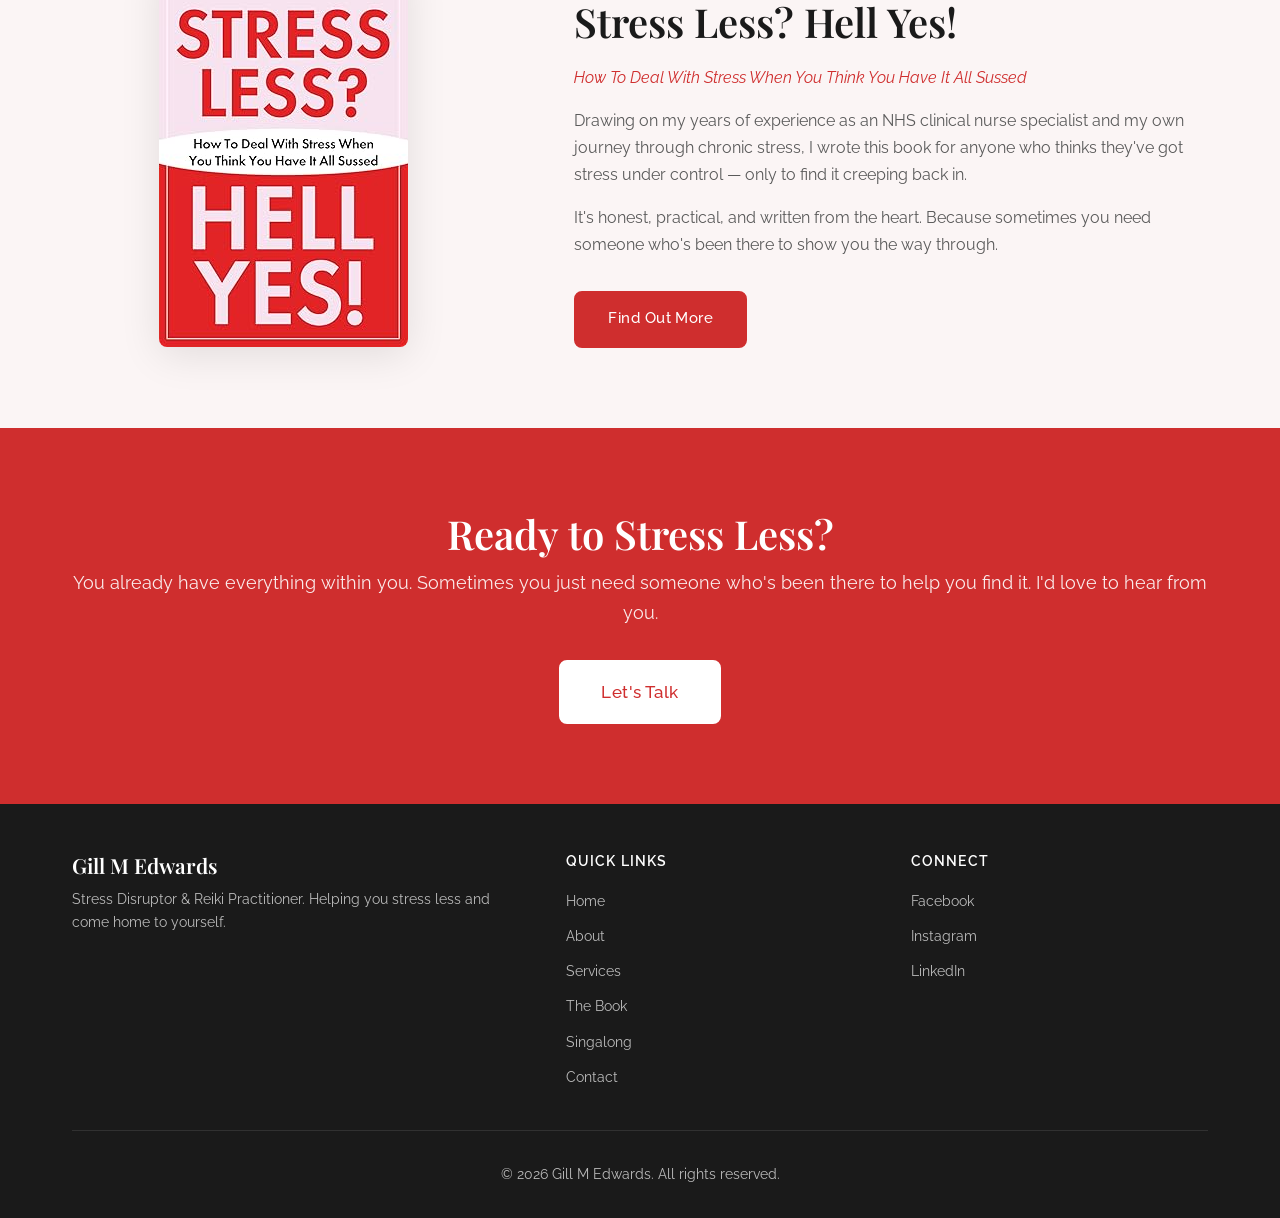
==== commit 8207c861: "Update website language to match Gill's authentic book voice Key changes across all pages: - Book pa" ====
--- a/index.html
+++ b/index.html
@@ -92,7 +92,7 @@
         <section class="quote-section section">
             <div class="container">
                 <blockquote class="featured-quote scale-in">
-                    <p>&ldquo;Through my own journey with chronic stress, I discovered that the path back to yourself is always there &mdash; sometimes you just need someone to help you find it.&rdquo;</p>
+                    <p>&ldquo;Stress will always be a part of life, but it's a messenger, not the enemy. It tells us when we are out of balance. We need to begin listening to the whispers instead of waiting for the yelling.&rdquo;</p>
                     <cite>&mdash; Gill M Edwards</cite>
                 </blockquote>
             </div>
@@ -139,8 +139,8 @@
         <section class="cta-section section">
             <div class="container">
                 <h2>Ready to Stress Less?</h2>
-                <p>Take the first step towards finding your calm. I'd love to hear from you.</p>
-                <a href="contact.html" class="btn btn-primary btn-large">Let's Connect</a>
+                <p>You already have everything within you. Sometimes you just need someone who's been there to help you find it. I'd love to hear from you.</p>
+                <a href="contact.html" class="btn btn-primary btn-large">Let's Talk</a>
             </div>
         </section>
     </main>
--- a/css/style.css
+++ b/css/style.css
@@ -381,9 +381,10 @@
 }
 
 .hero-logo {
+    display: block;
     width: 150px;
     height: auto;
-    margin-bottom: var(--spacing-md);
+    margin: 0 auto var(--spacing-md);
     filter: drop-shadow(0 4px 12px rgba(0, 0, 0, 0.1));
     animation: heroLogoEntrance 1s ease forwards;
     animation-delay: 0.2s;
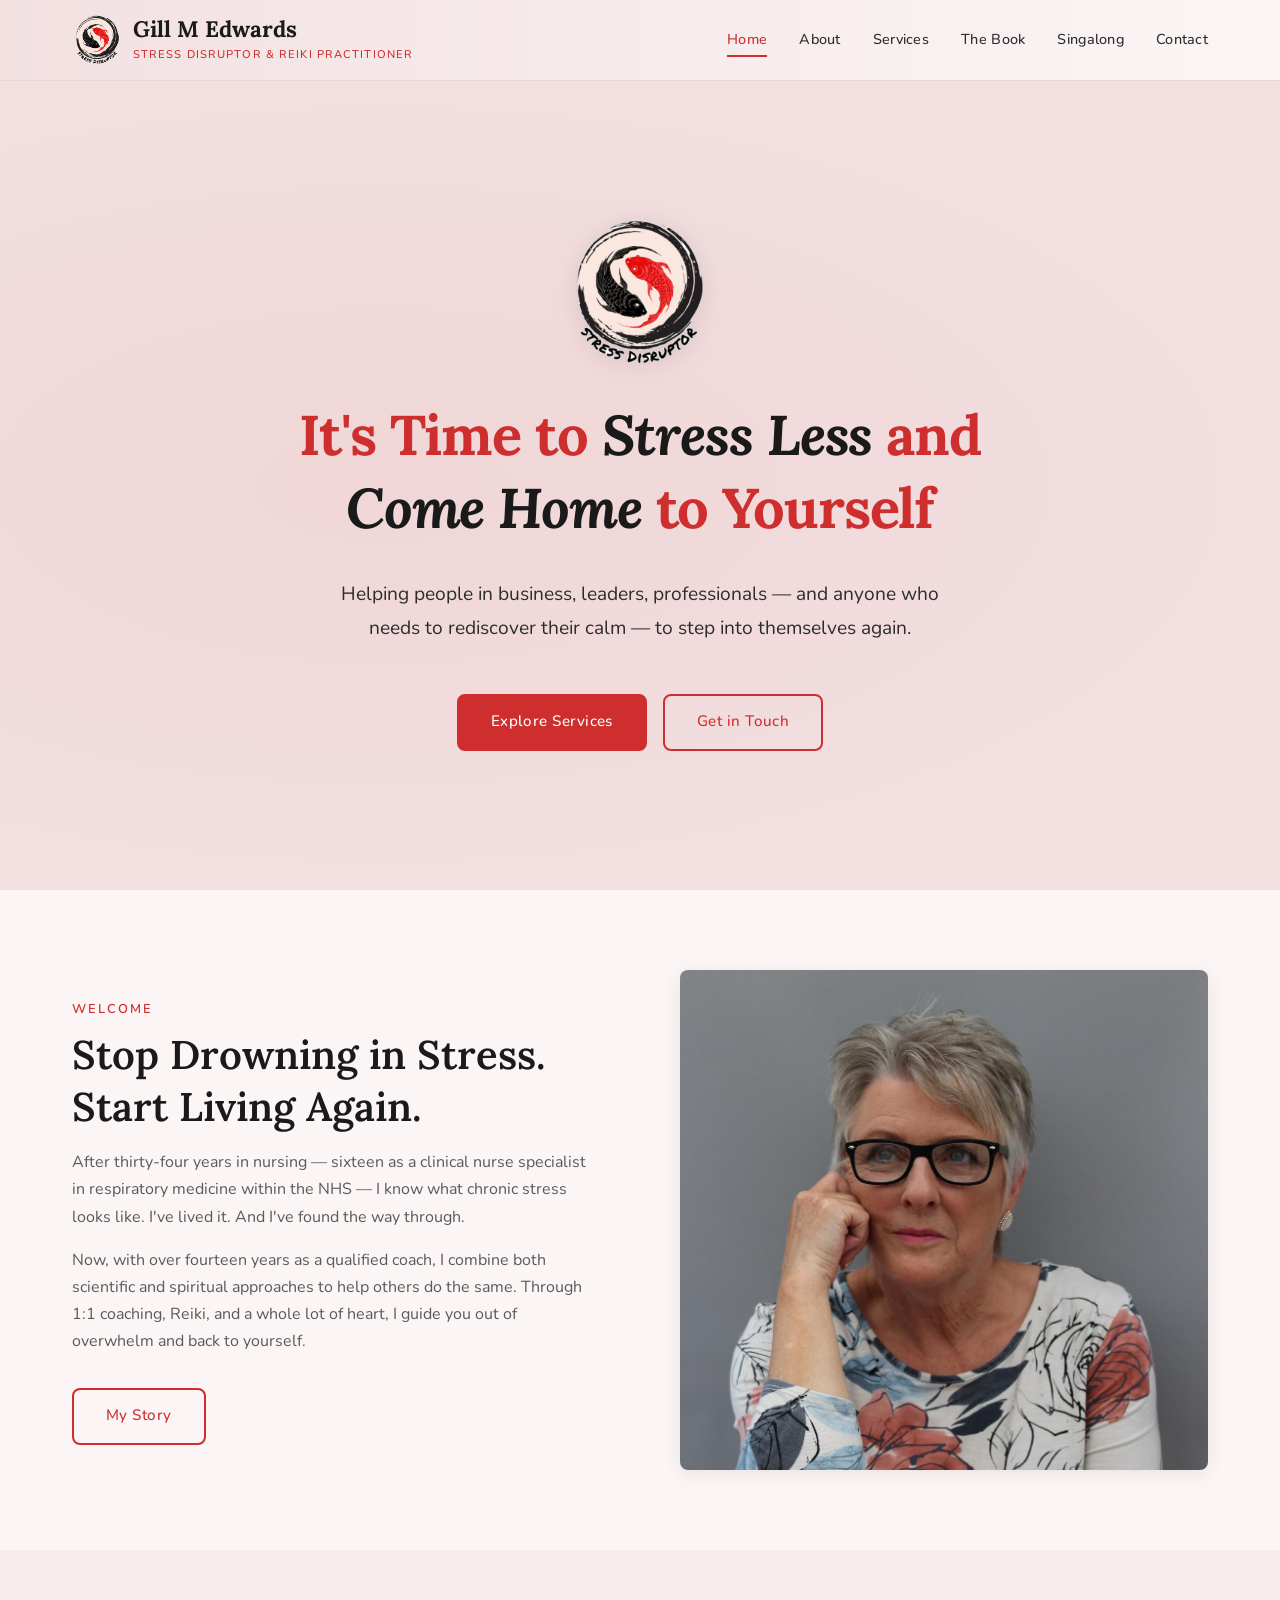
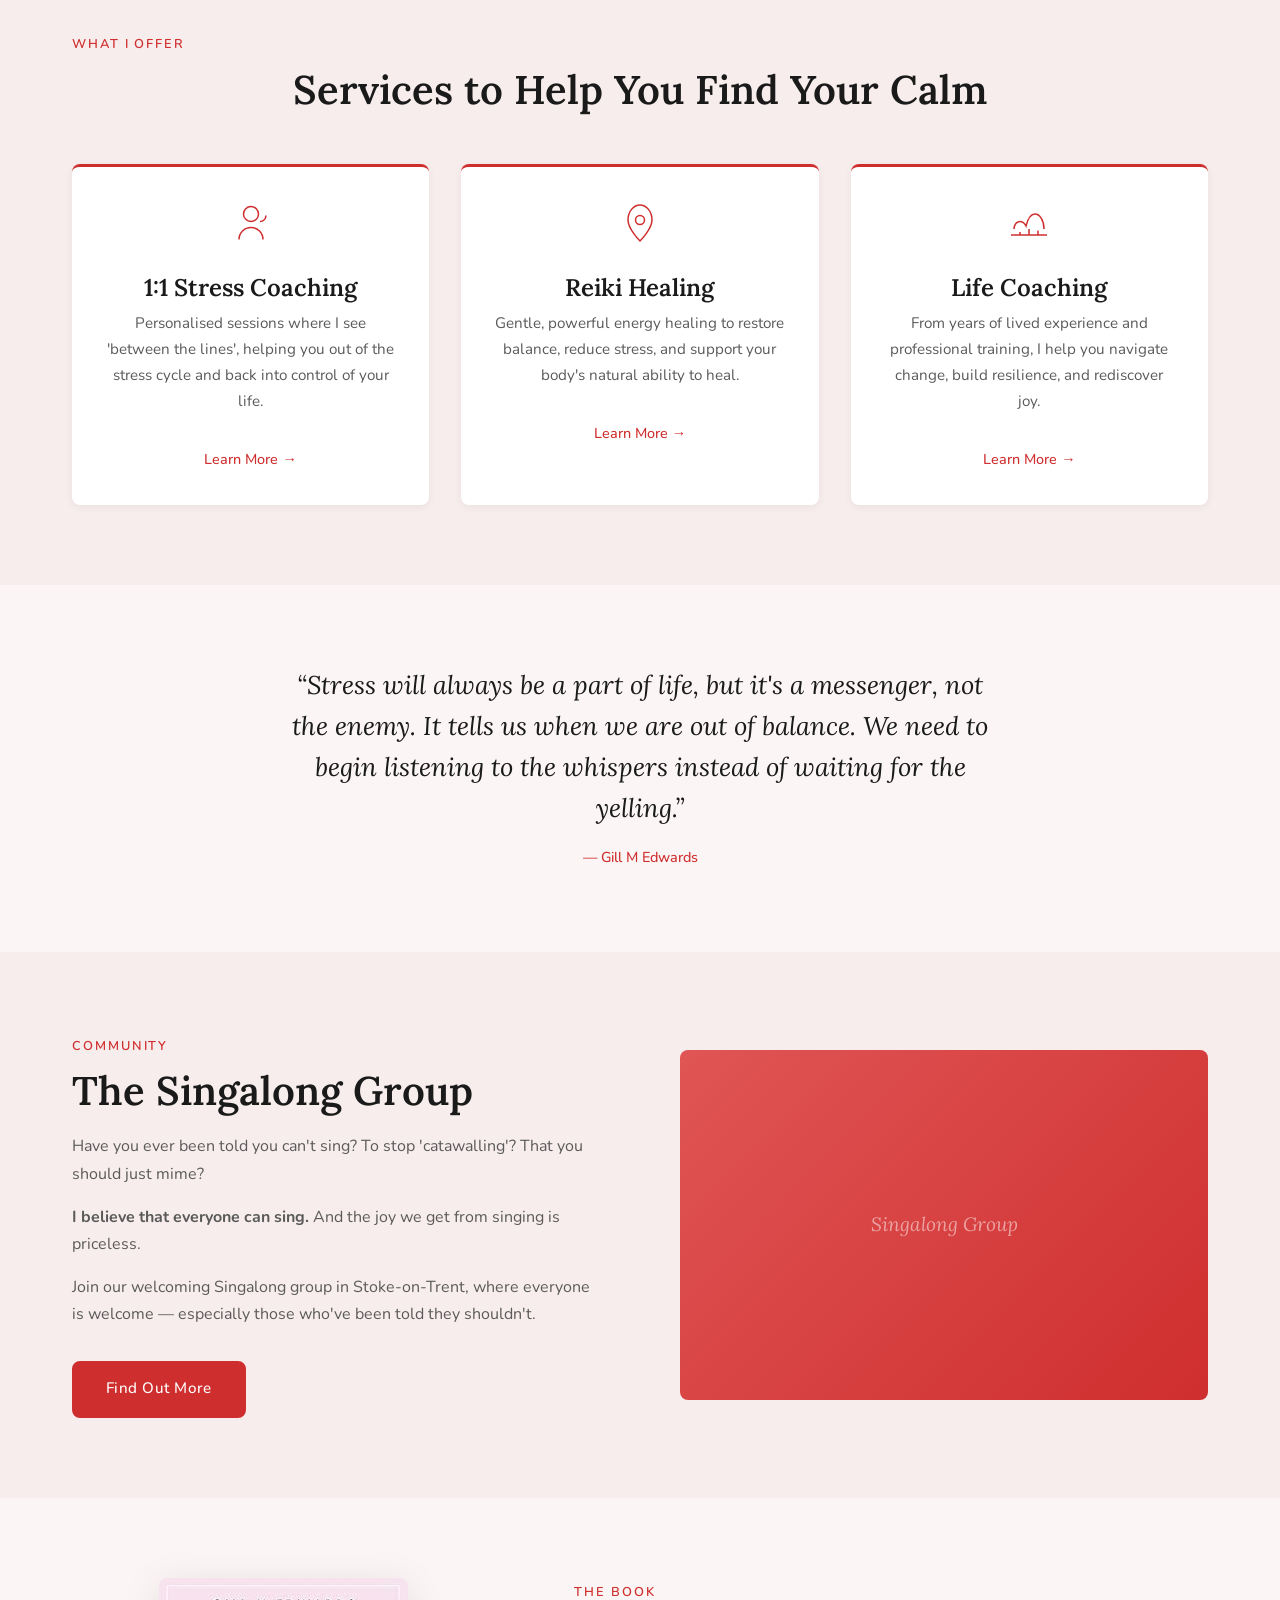
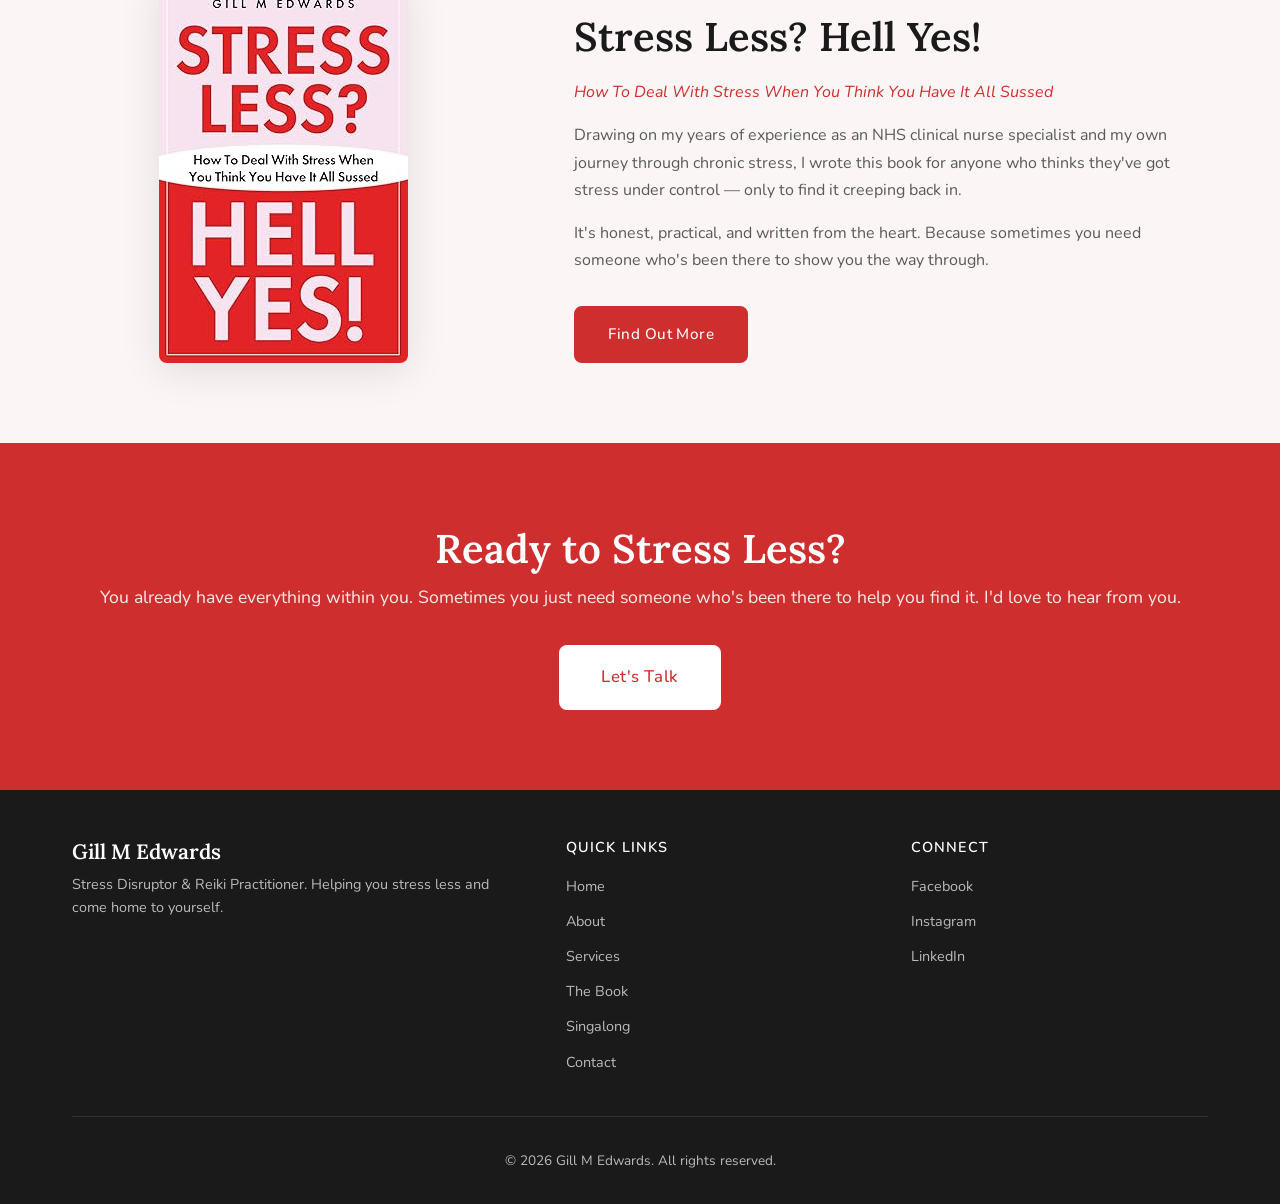
==== commit 37773e70: "Try alternative fonts: Lora + Nunito (for preview comparison) Swap Playfair Display -> Lora (heading" ====
--- a/index.html
+++ b/index.html
@@ -9,7 +9,7 @@
     <link rel="stylesheet" href="css/style.css">
     <link rel="preconnect" href="https://fonts.googleapis.com">
     <link rel="preconnect" href="https://fonts.gstatic.com" crossorigin>
-    <link href="https://fonts.googleapis.com/css2?family=Playfair+Display:wght@400;600;700&family=Raleway:wght@300;400;500;600&display=swap" rel="stylesheet">
+    <link href="https://fonts.googleapis.com/css2?family=Lora:wght@400;600;700&family=Nunito:wght@300;400;500;600&display=swap" rel="stylesheet">
 </head>
 <body>
     <div id="site-nav"></div>
--- a/css/style.css
+++ b/css/style.css
@@ -25,8 +25,8 @@
     /* Warm accent (softer complement) */
     --color-accent: #D4956A;
     /* Fonts - clean and impactful like the book */
-    --font-heading: 'Playfair Display', Georgia, 'Times New Roman', serif;
-    --font-body: 'Raleway', 'Segoe UI', Tahoma, sans-serif;
+    --font-heading: 'Lora', Georgia, 'Times New Roman', serif;
+    --font-body: 'Nunito', 'Segoe UI', Tahoma, sans-serif;
     /* Layout */
     --max-width: 1200px;
     --spacing-xs: 0.5rem;
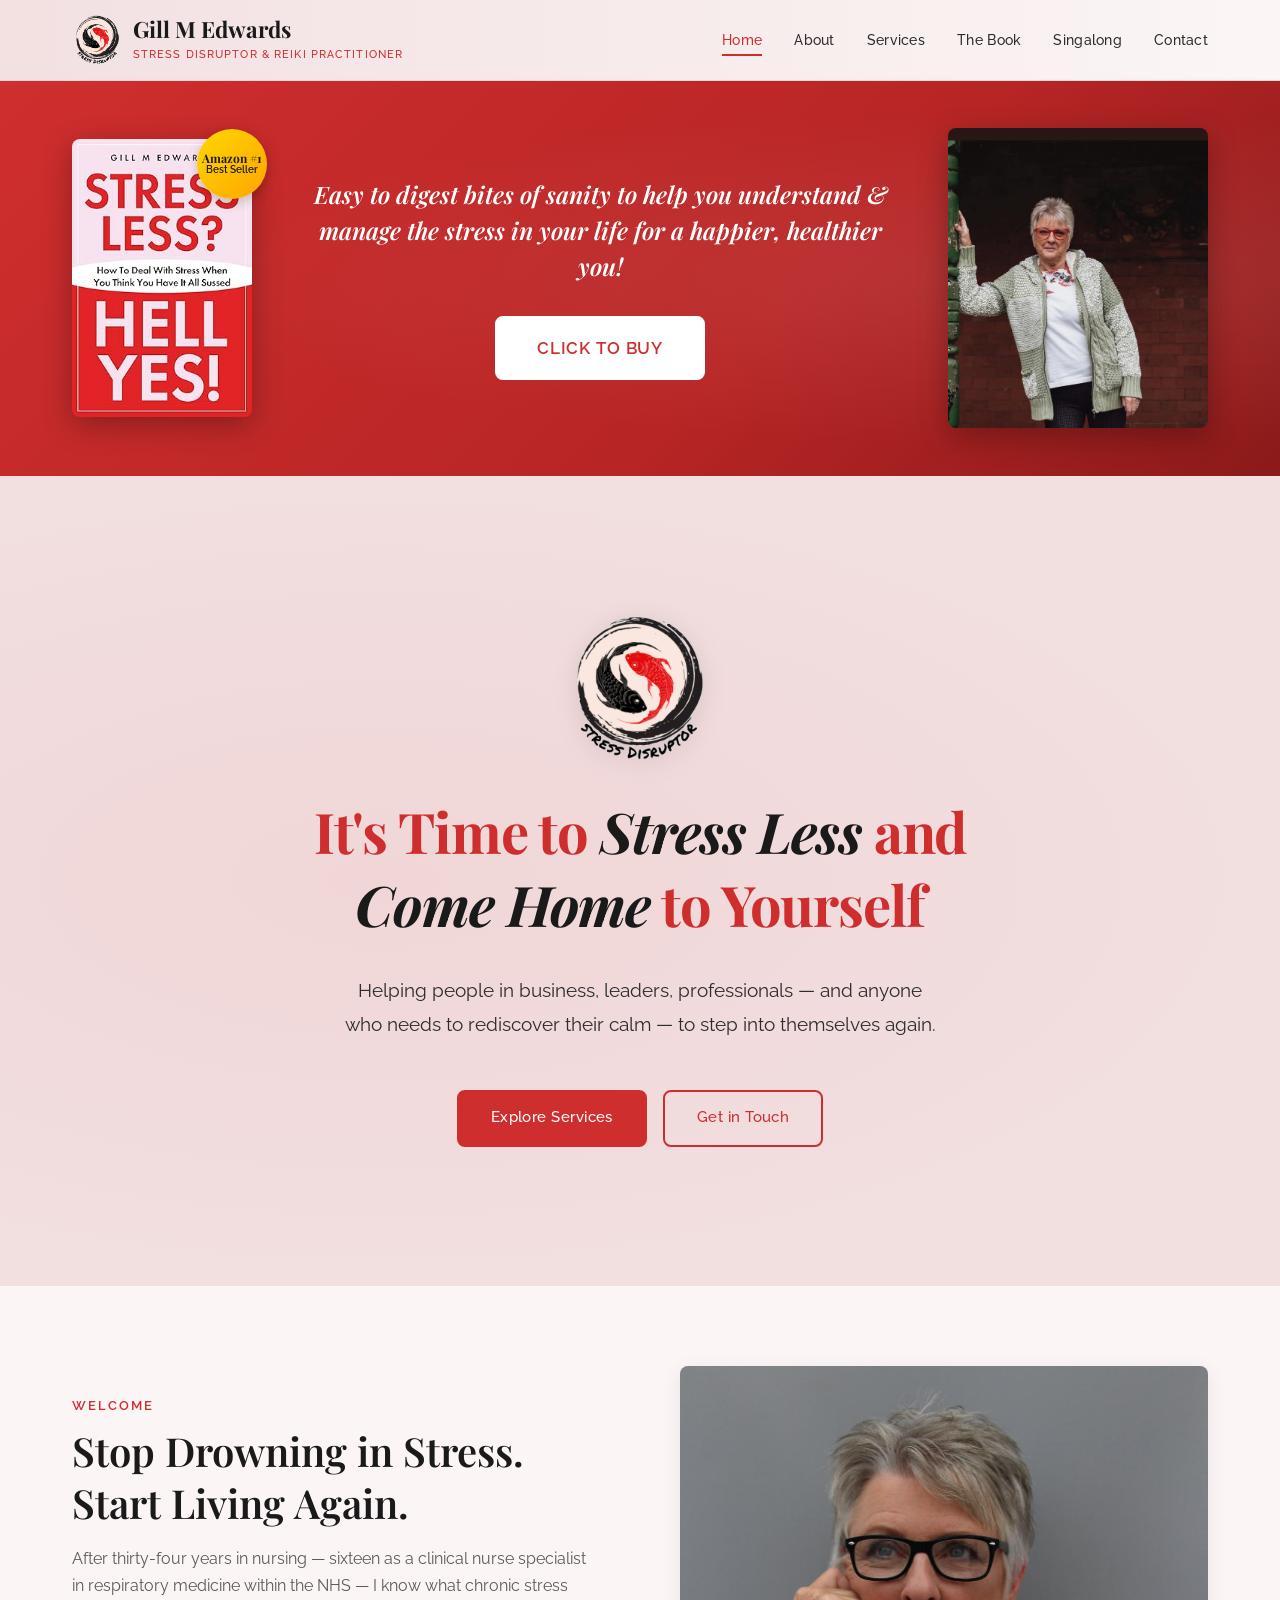
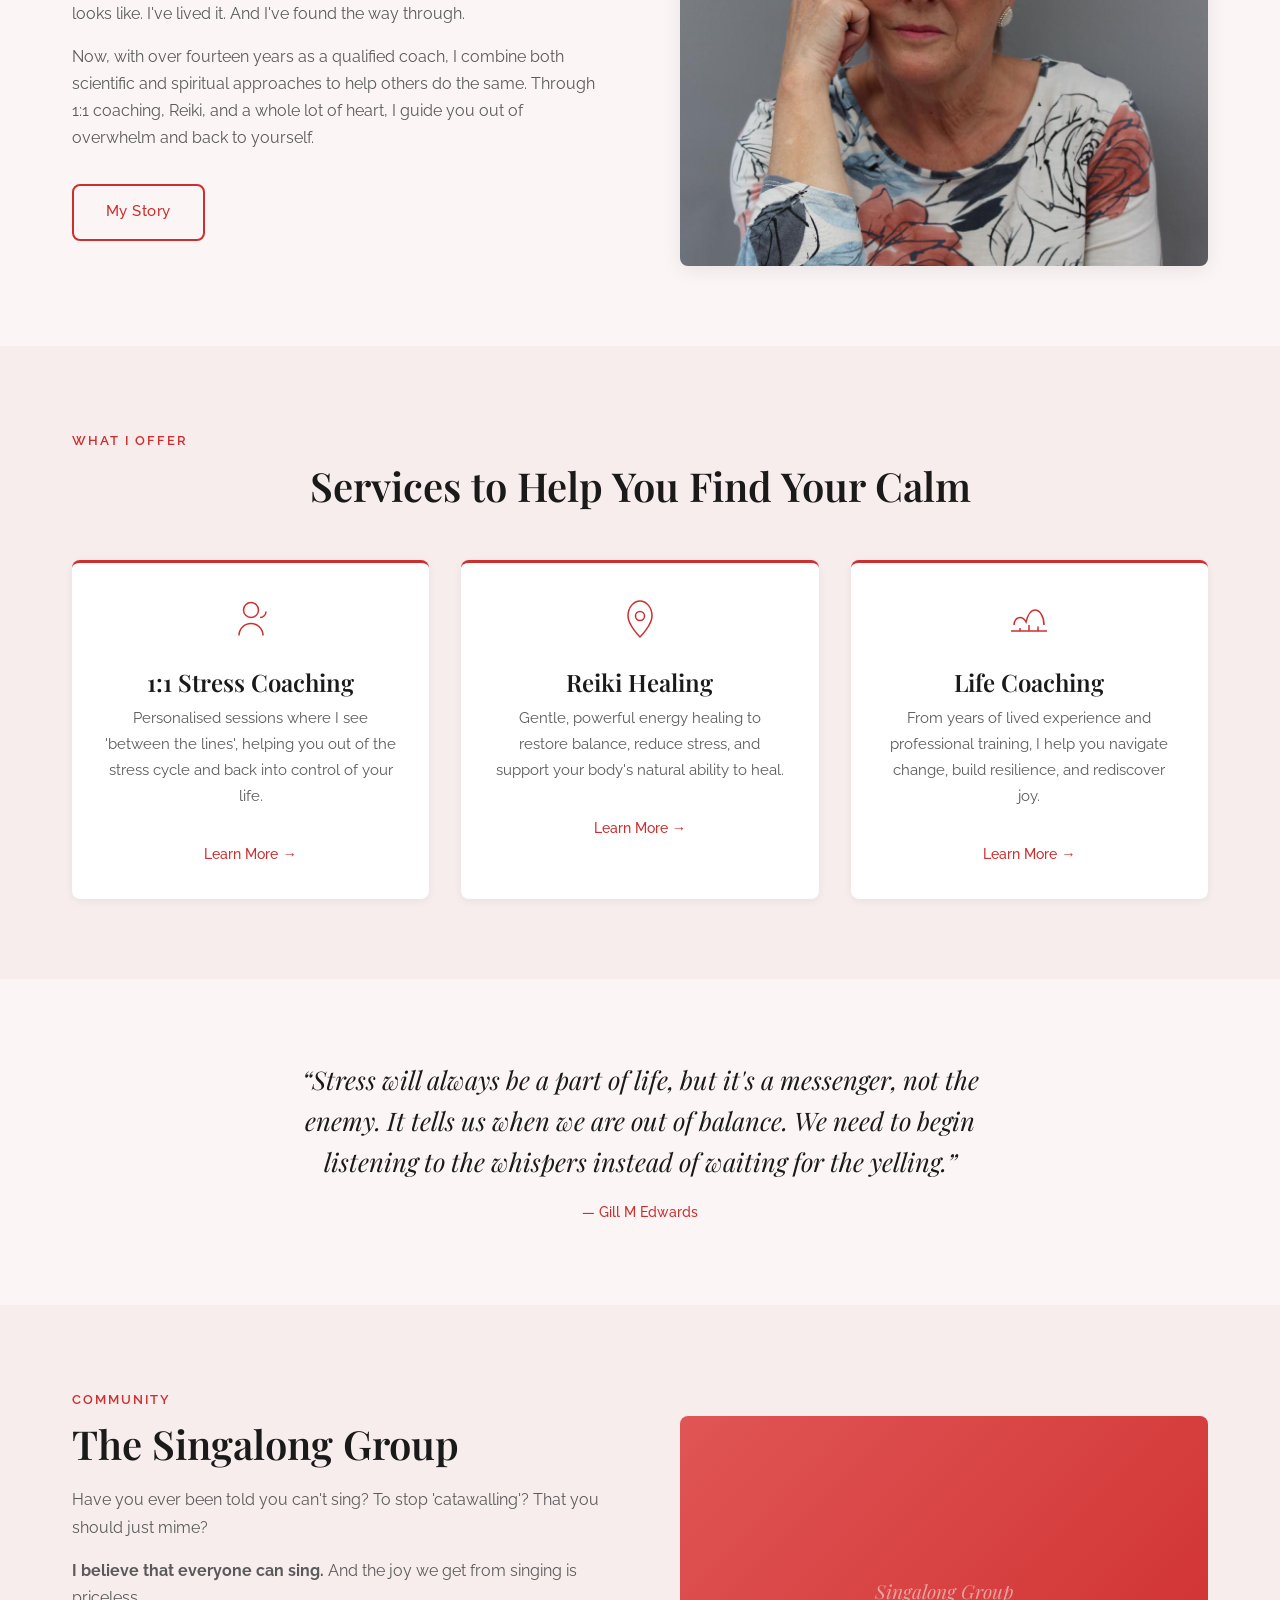
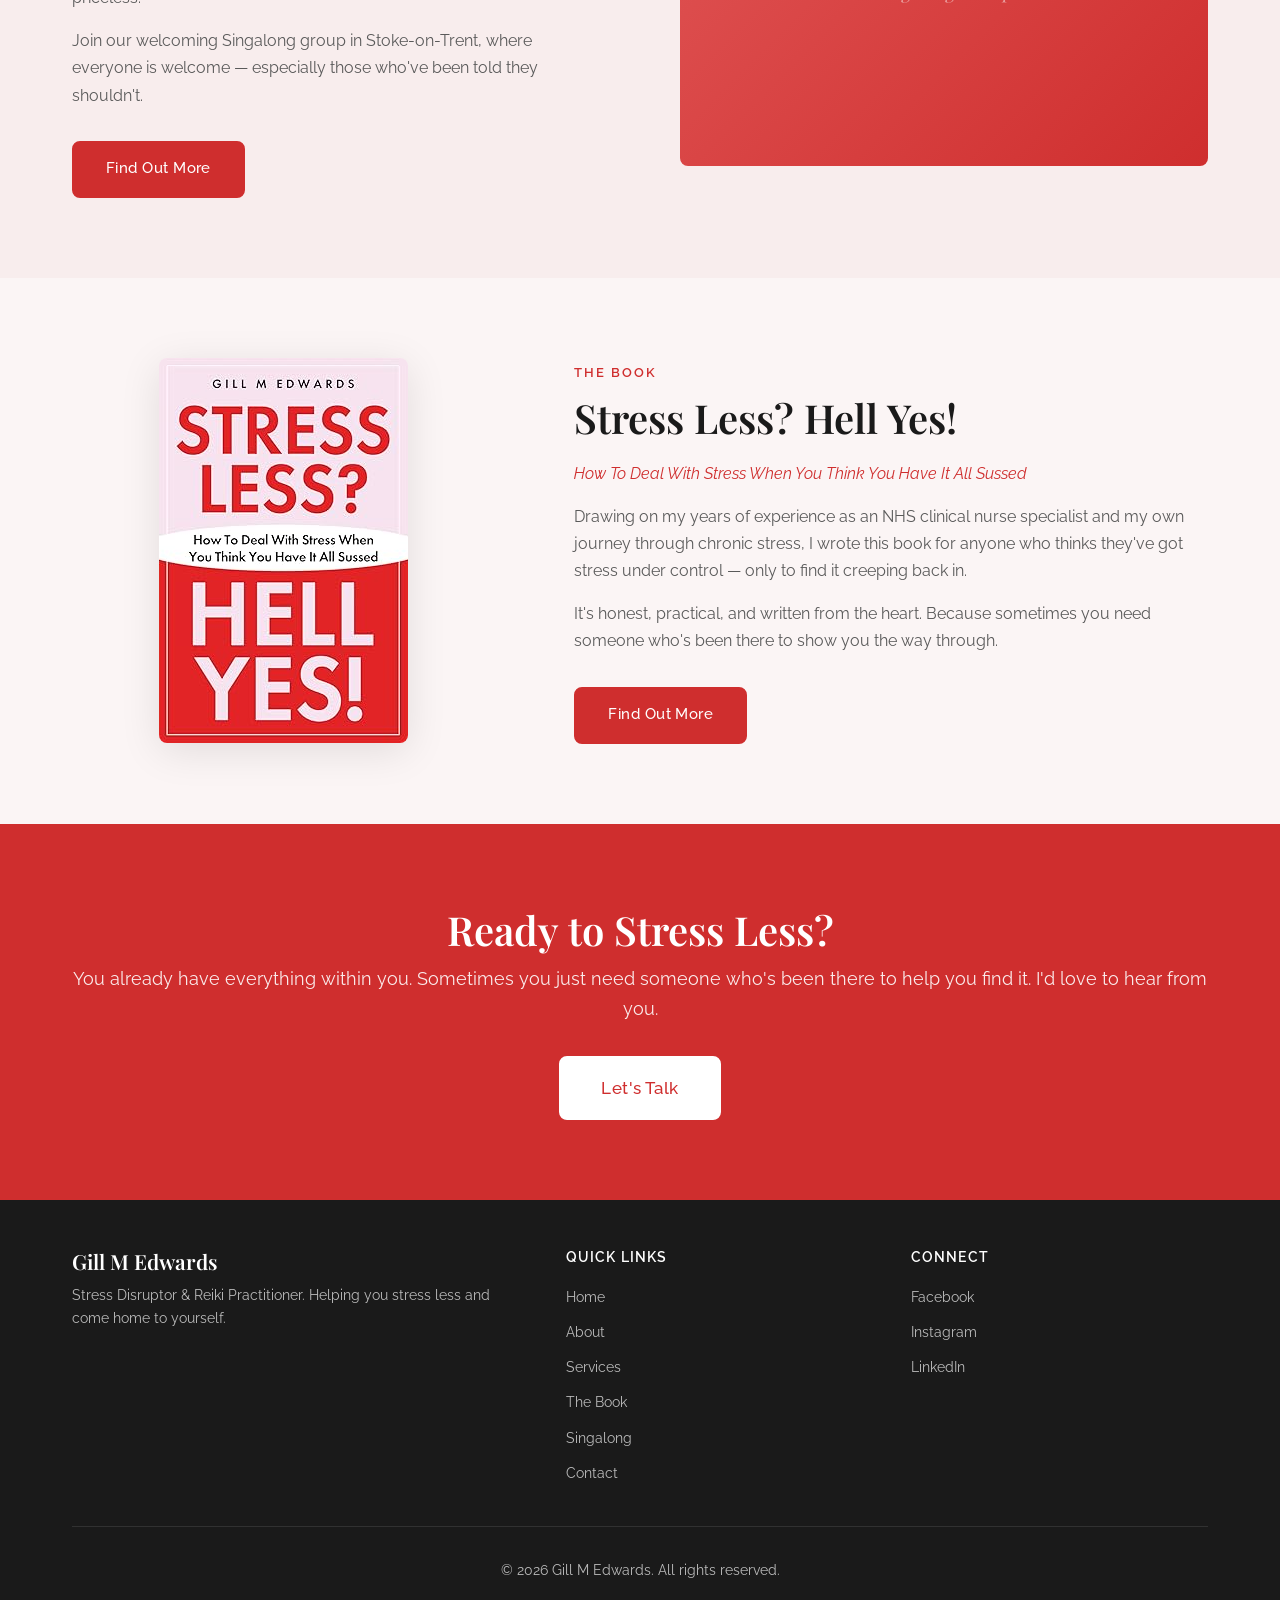
==== commit 3e05ed4a: "Add promotional hero banner above homepage hero section Recreates the book promotional banner as a r" ====
--- a/index.html
+++ b/index.html
@@ -9,12 +9,34 @@
     <link rel="stylesheet" href="css/style.css">
     <link rel="preconnect" href="https://fonts.googleapis.com">
     <link rel="preconnect" href="https://fonts.gstatic.com" crossorigin>
-    <link href="https://fonts.googleapis.com/css2?family=Lora:wght@400;600;700&family=Nunito:wght@300;400;500;600&display=swap" rel="stylesheet">
+    <link href="https://fonts.googleapis.com/css2?family=Playfair+Display:wght@400;600;700&family=Raleway:wght@300;400;500;600&display=swap" rel="stylesheet">
 </head>
 <body>
     <div id="site-nav"></div>
 
     <main>
+        <section class="hero-banner">
+            <div class="hero-banner-overlay"></div>
+            <div class="container">
+                <div class="hero-banner-grid">
+                    <div class="hero-banner-book fade-in-left">
+                        <img src="images/book-cover.jpg" alt="Stress Less? Hell Yes! by Gill M Edwards" class="hero-banner-book-img">
+                        <div class="hero-banner-badge">
+                            <span class="badge-text">Amazon #1</span>
+                            <span class="badge-sub">Best Seller</span>
+                        </div>
+                    </div>
+                    <div class="hero-banner-text fade-in">
+                        <p class="hero-banner-tagline">Easy to digest bites of sanity to help you understand &amp; manage the stress in your life for a happier, healthier you!</p>
+                        <a href="https://www.amazon.co.uk/dp/B0FN6JCGKX" class="btn btn-primary btn-large" target="_blank" rel="noopener noreferrer">Click to Buy</a>
+                    </div>
+                    <div class="hero-banner-photo fade-in-right">
+                        <img src="images/hero-gill.jpg" alt="Gill M Edwards - Stress Disruptor" class="hero-banner-photo-img">
+                    </div>
+                </div>
+            </div>
+        </section>
+
         <section class="hero">
             <div class="hero-overlay"></div>
             <div class="container hero-content">
--- a/css/style.css
+++ b/css/style.css
@@ -25,8 +25,8 @@
     /* Warm accent (softer complement) */
     --color-accent: #D4956A;
     /* Fonts - clean and impactful like the book */
-    --font-heading: 'Lora', Georgia, 'Times New Roman', serif;
-    --font-body: 'Nunito', 'Segoe UI', Tahoma, sans-serif;
+    --font-heading: 'Playfair Display', Georgia, 'Times New Roman', serif;
+    --font-body: 'Raleway', 'Segoe UI', Tahoma, sans-serif;
     /* Layout */
     --max-width: 1200px;
     --spacing-xs: 0.5rem;
@@ -342,6 +342,190 @@
     transition: all var(--transition);
 }
 
+/* --- Hero Banner (Promotional) --- */
+.hero-banner {
+    position: relative;
+    margin-top: 80px;
+    background: linear-gradient(135deg, var(--color-primary) 0%, var(--color-primary-dark) 60%, #8B1A1A 100%);
+    overflow: hidden;
+    padding: var(--spacing-lg) 0;
+}
+
+.hero-banner-overlay {
+    position: absolute;
+    inset: 0;
+    background: radial-gradient(ellipse at 80% 50%, rgba(255, 255, 255, 0.08) 0%, transparent 60%);
+    pointer-events: none;
+}
+
+.hero-banner-grid {
+    display: grid;
+    grid-template-columns: auto 1fr auto;
+    gap: var(--spacing-lg);
+    align-items: center;
+    position: relative;
+    z-index: 1;
+}
+
+.hero-banner-book {
+    position: relative;
+    text-align: center;
+}
+
+.hero-banner-book-img {
+    width: 180px;
+    border-radius: var(--border-radius);
+    box-shadow: 0 8px 30px rgba(0, 0, 0, 0.3);
+}
+
+.hero-banner-badge {
+    position: absolute;
+    top: -10px;
+    right: -15px;
+    background: linear-gradient(135deg, #FFD700, #FFA500);
+    color: #1A1A1A;
+    border-radius: 50%;
+    width: 70px;
+    height: 70px;
+    display: flex;
+    flex-direction: column;
+    align-items: center;
+    justify-content: center;
+    box-shadow: 0 4px 12px rgba(0, 0, 0, 0.2);
+    animation: badgePulse 2s ease-in-out infinite;
+}
+
+.badge-text {
+    font-family: var(--font-heading);
+    font-size: 0.75rem;
+    font-weight: 700;
+    line-height: 1.1;
+}
+
+.badge-sub {
+    font-size: 0.6rem;
+    font-weight: 600;
+    line-height: 1.1;
+}
+
+@keyframes badgePulse {
+    0%, 100% { transform: scale(1); }
+    50% { transform: scale(1.05); }
+}
+
+.hero-banner-text {
+    text-align: center;
+    padding: var(--spacing-md) 0;
+}
+
+.hero-banner-tagline {
+    font-family: var(--font-heading);
+    font-size: clamp(1.1rem, 2.5vw, 1.5rem);
+    font-weight: 600;
+    font-style: italic;
+    color: var(--color-white);
+    line-height: 1.5;
+    margin-bottom: var(--spacing-md);
+}
+
+.hero-banner .btn-primary {
+    background-color: var(--color-white);
+    color: var(--color-primary);
+    border-color: var(--color-white);
+    font-size: 1.05rem;
+    font-weight: 600;
+    letter-spacing: 0.05em;
+    text-transform: uppercase;
+}
+
+.hero-banner .btn-primary:hover {
+    background-color: var(--color-blush);
+    border-color: var(--color-blush);
+    color: var(--color-primary-dark);
+}
+
+.hero-banner-photo {
+    text-align: center;
+}
+
+.hero-banner-photo-img {
+    width: 260px;
+    height: 300px;
+    object-fit: cover;
+    object-position: top center;
+    border-radius: var(--border-radius);
+    box-shadow: 0 8px 30px rgba(0, 0, 0, 0.3);
+}
+
+/* Hero banner responsive */
+@media (max-width: 900px) {
+    .hero-banner-grid {
+        grid-template-columns: 1fr 1fr;
+        grid-template-rows: auto auto;
+        gap: var(--spacing-md);
+        text-align: center;
+    }
+
+    .hero-banner-text {
+        grid-column: 1 / -1;
+        grid-row: 1;
+    }
+
+    .hero-banner-book {
+        justify-self: center;
+    }
+
+    .hero-banner-photo {
+        justify-self: center;
+    }
+
+    .hero-banner-book-img {
+        width: 150px;
+    }
+
+    .hero-banner-photo-img {
+        width: 200px;
+        height: 240px;
+    }
+}
+
+@media (max-width: 480px) {
+    .hero-banner-grid {
+        grid-template-columns: 1fr;
+        gap: var(--spacing-sm);
+    }
+
+    .hero-banner-text {
+        grid-column: 1;
+    }
+
+    .hero-banner-book {
+        grid-row: auto;
+    }
+
+    .hero-banner-photo {
+        display: none;
+    }
+
+    .hero-banner-book-img {
+        width: 130px;
+    }
+
+    .hero-banner-badge {
+        width: 60px;
+        height: 60px;
+        right: -10px;
+    }
+
+    .badge-text {
+        font-size: 0.65rem;
+    }
+
+    .badge-sub {
+        font-size: 0.55rem;
+    }
+}
+
 /* --- Hero Section --- */
 .hero {
     position: relative;
@@ -349,8 +533,13 @@
     display: flex;
     align-items: center;
     background-color: var(--color-blush);
+    margin-top: 0;
+    overflow: hidden;
+}
+
+/* Fallback: if hero is first child (no banner), keep nav offset */
+.hero:first-child {
     margin-top: 80px;
-    overflow: hidden;
 }
 
 .hero-overlay {
